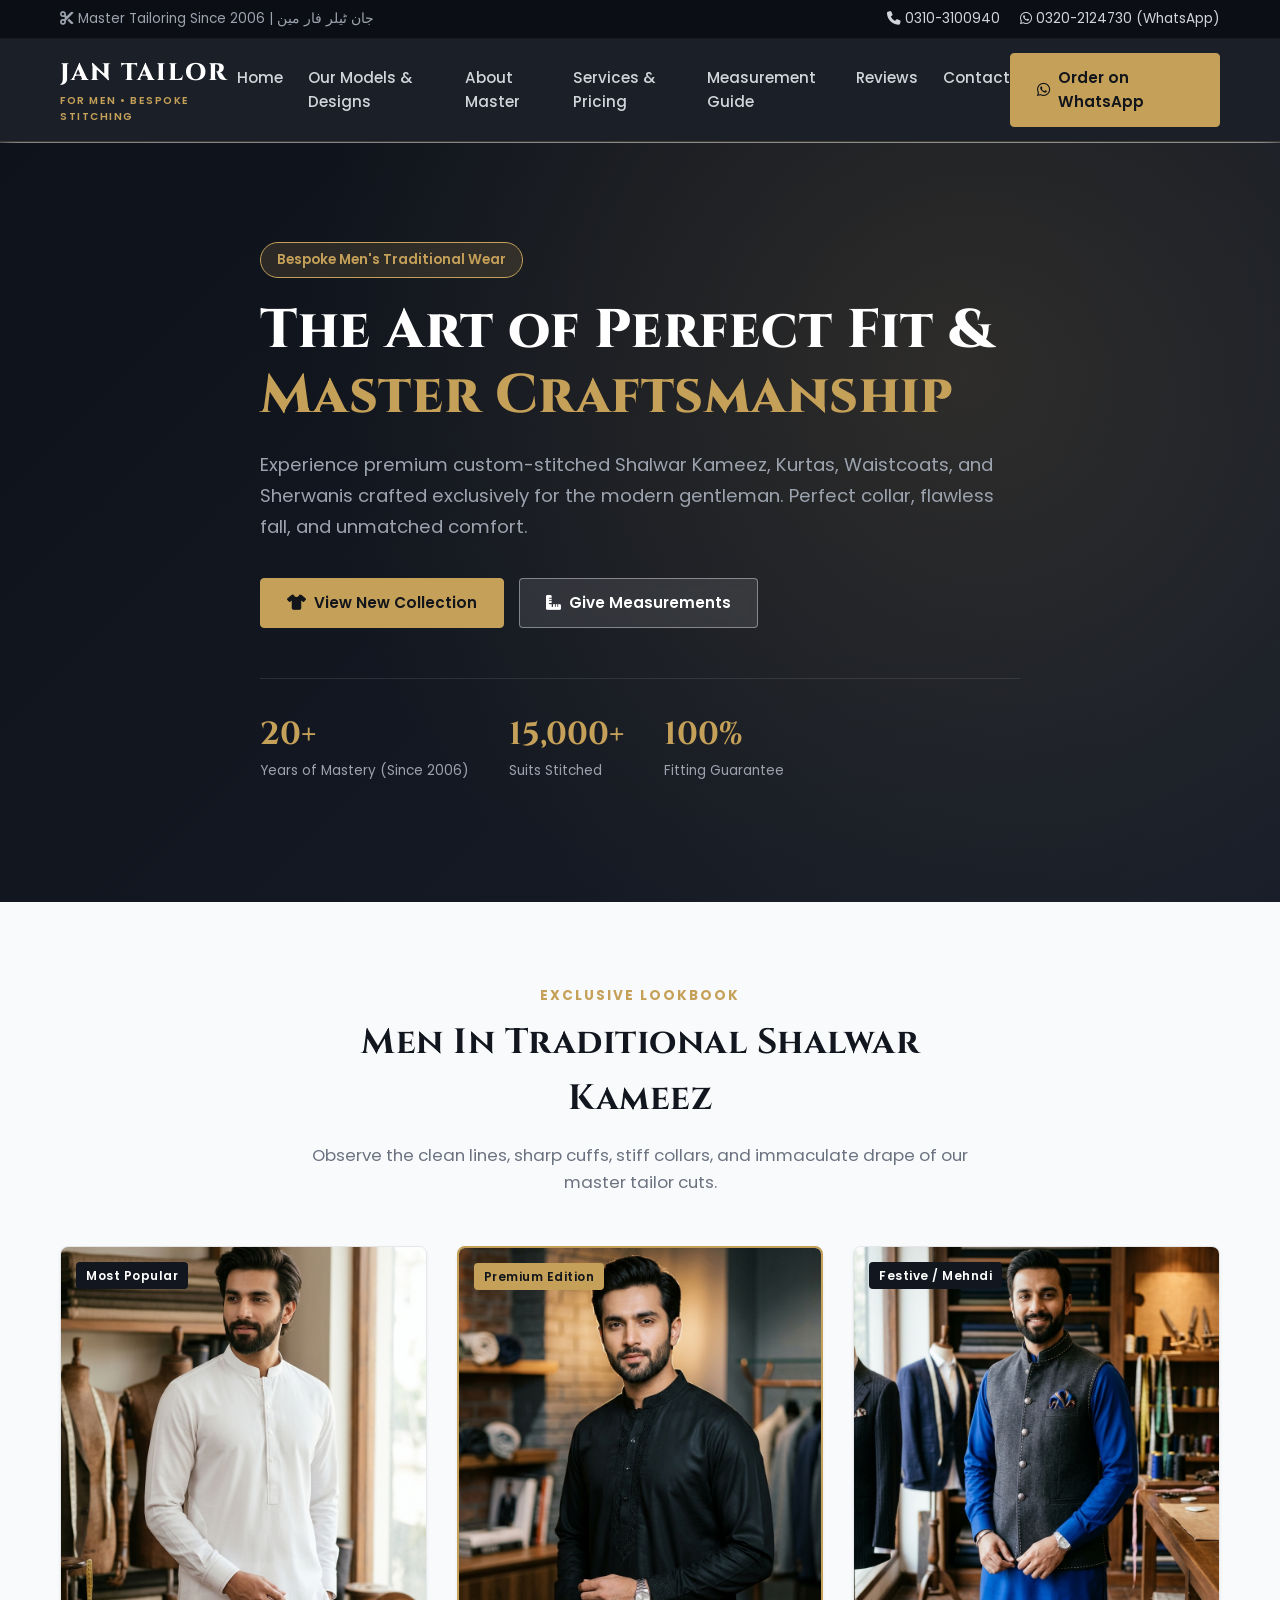
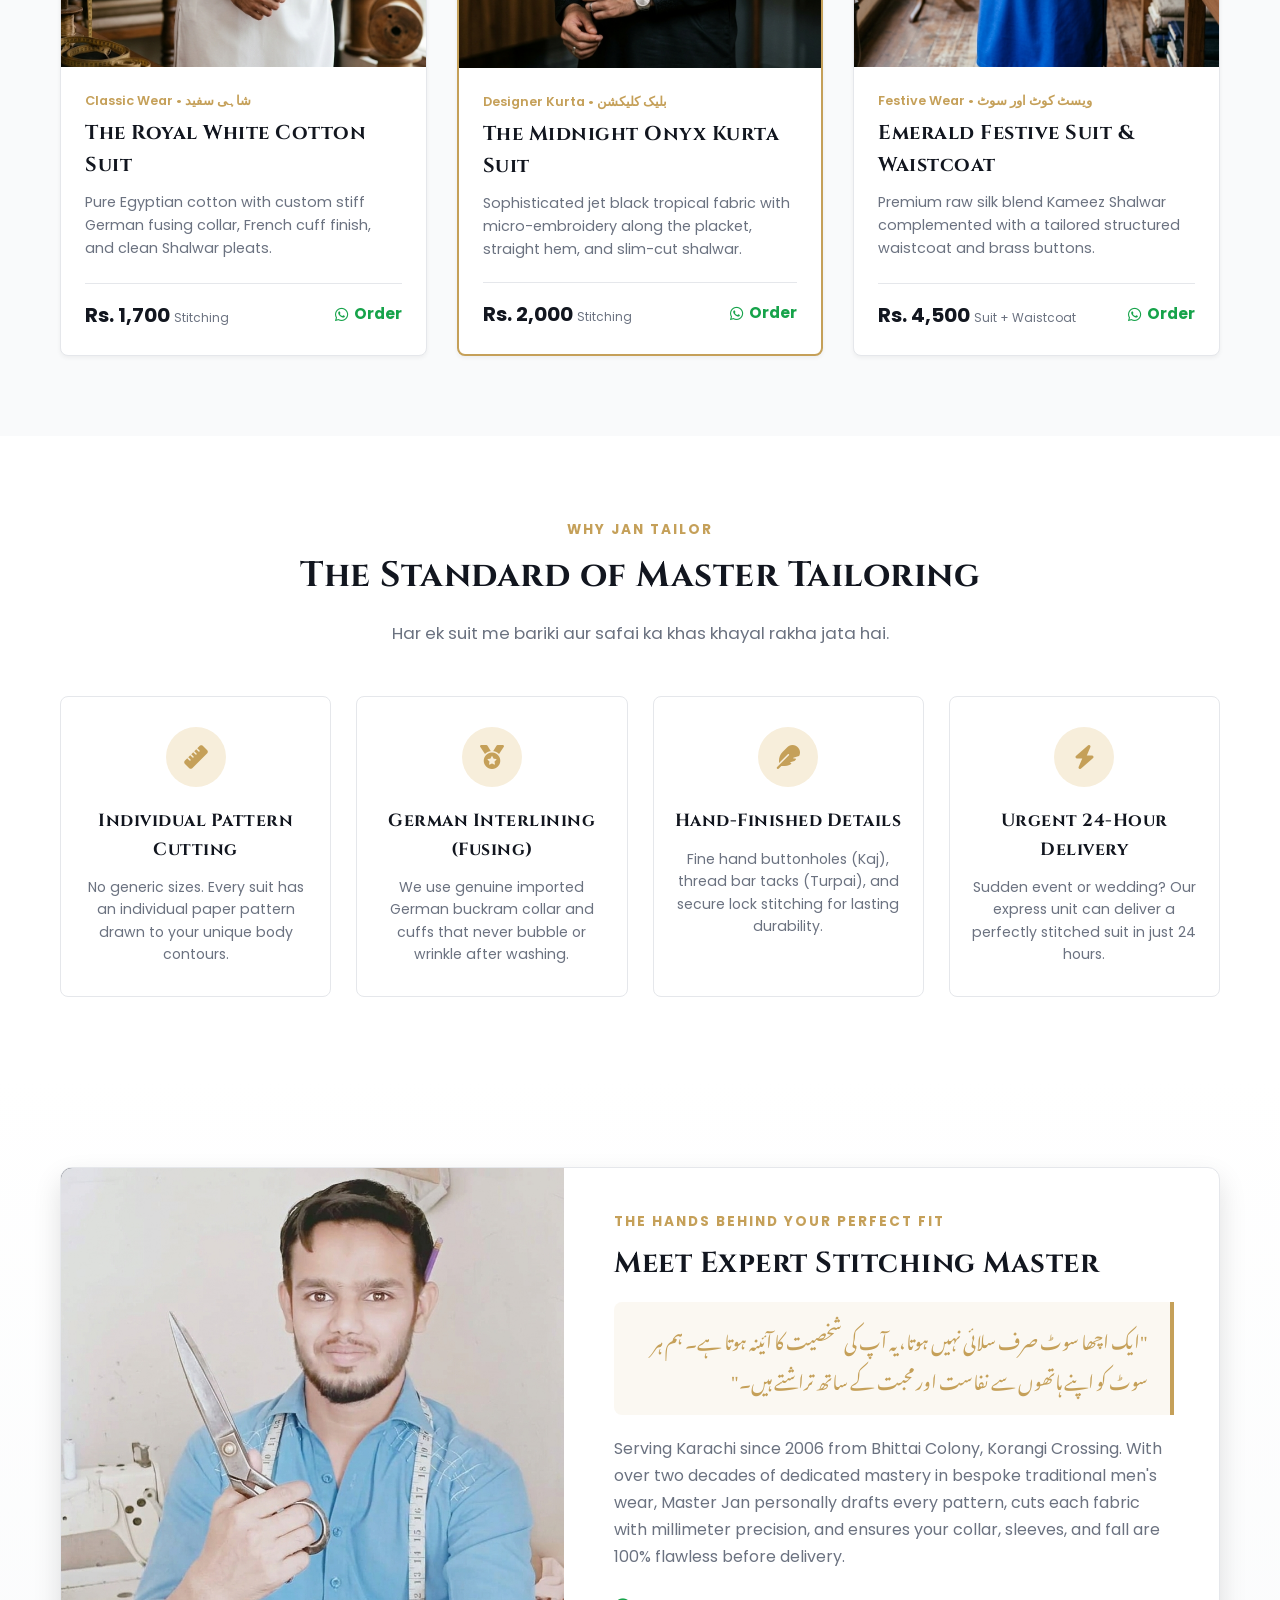
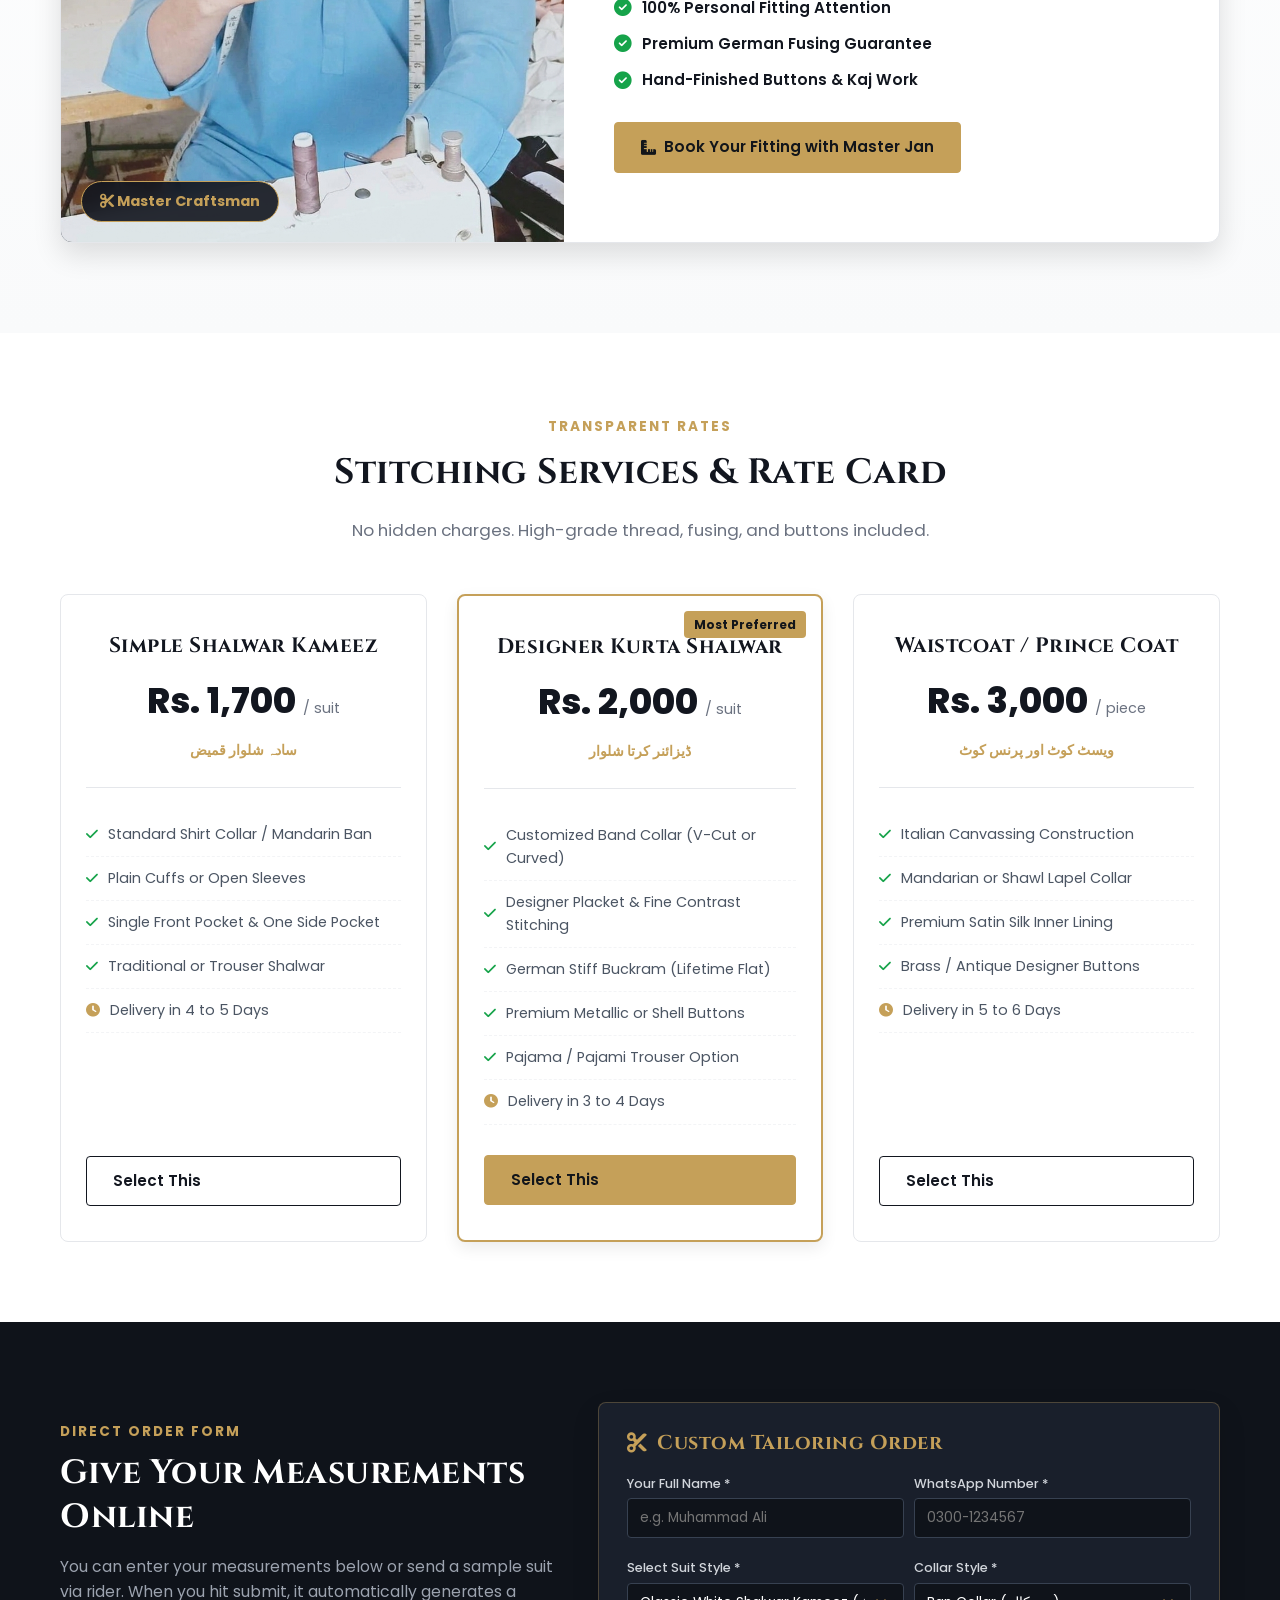
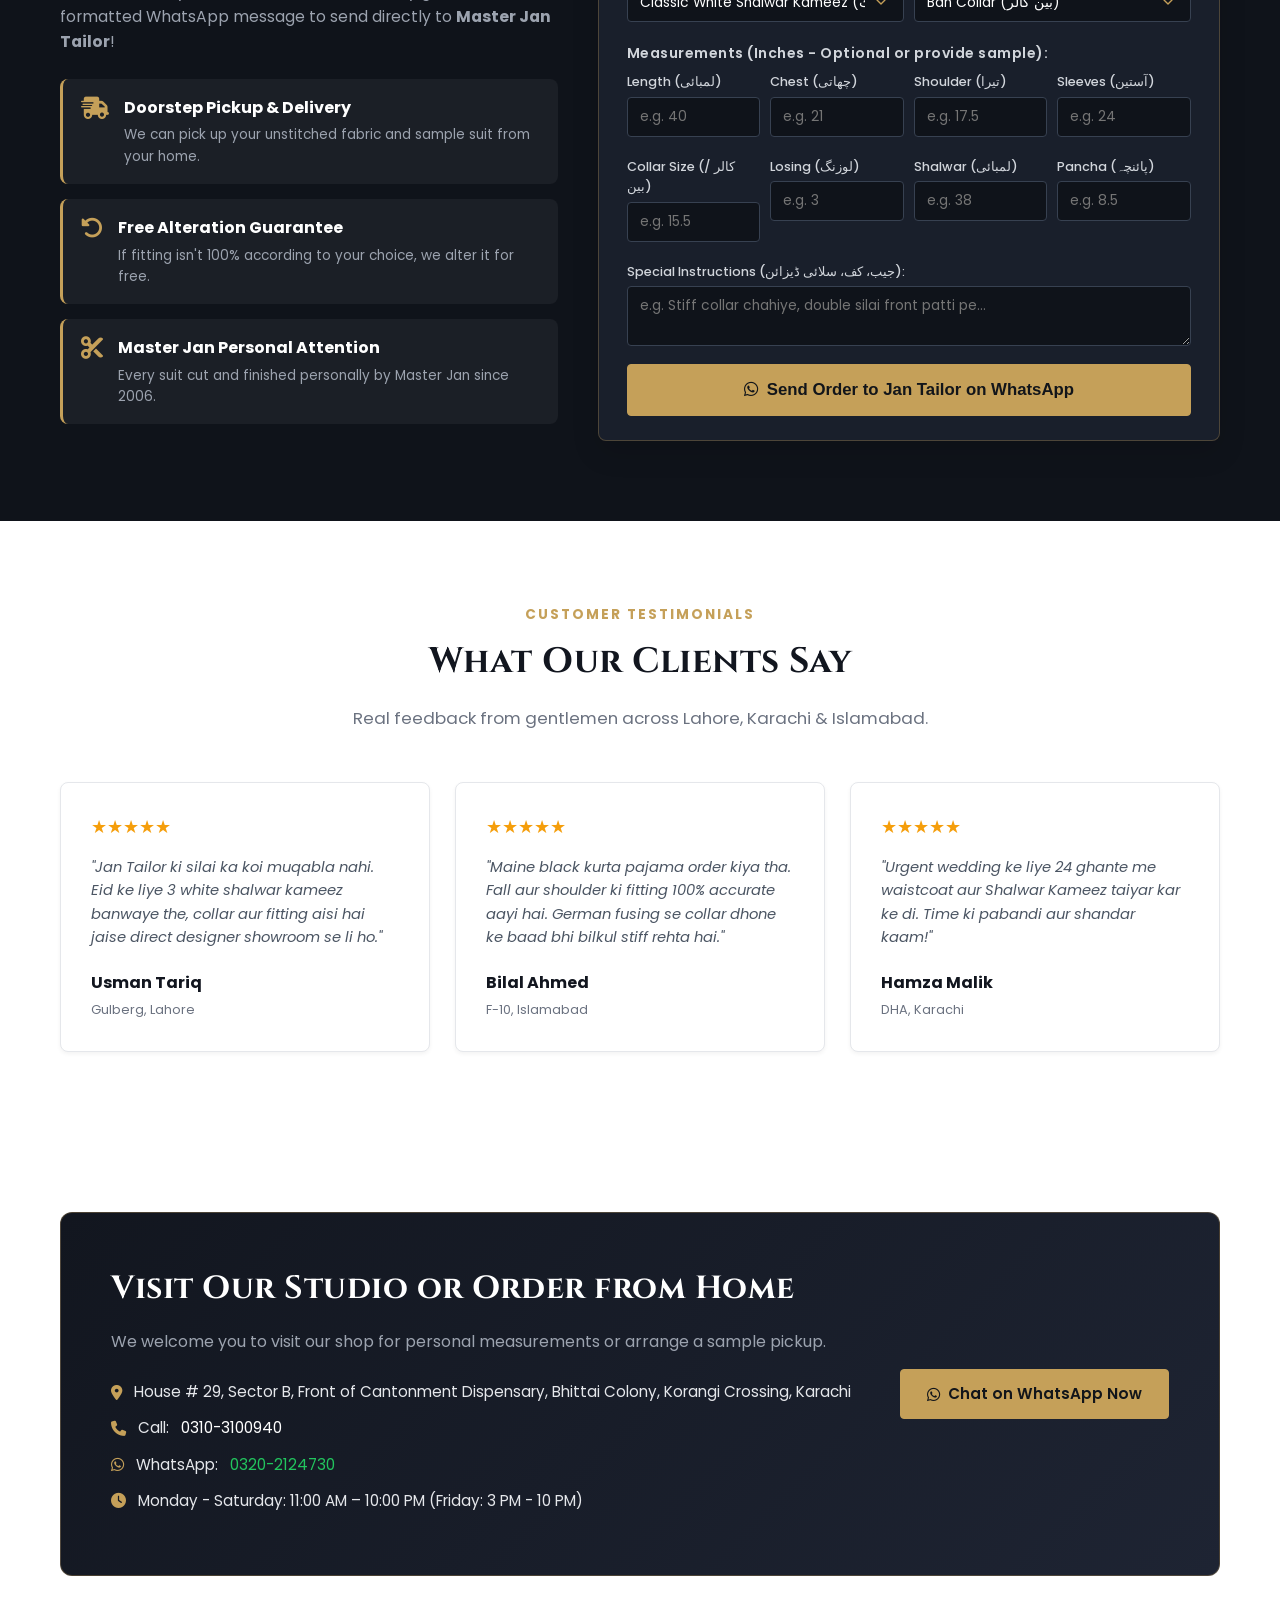
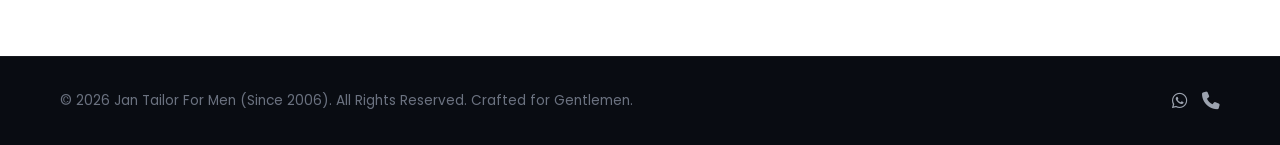
==== jan_tailor/index.html @ af415e03 "Add files via upload" ====
<!DOCTYPE html>
<html lang="en">
<head>
  <meta charset="UTF-8">
  <meta name="viewport" content="width=device-width, initial-scale=1.0">
  <title>Jan Tailor For Men | Bespoke Men's Shalwar Kameez & Suits</title>
  <link rel="preconnect" href="https://fonts.googleapis.com">
  <link rel="preconnect" href="https://fonts.gstatic.com" crossorigin>
  <link href="https://fonts.googleapis.com/css2?family=Cinzel:wght@500;700;800&family=Noto+Nastaliq+Urdu:wght@500;700&family=Poppins:wght@300;400;500;600;700&display=swap" rel="stylesheet">
  <link rel="stylesheet" href="style.css">
  <link rel="stylesheet" href="https://cdnjs.cloudflare.com/ajax/libs/font-awesome/6.4.0/css/all.min.css">
</head>
<body>

  <!-- Top Announcement Bar -->
  <div class="top-bar">
    <div class="container top-bar-content">
      <span><i class="fa-solid fa-scissors"></i> Master Tailoring Since 2006 | جان ٹیلر فار مین</span>
      <div class="top-contact">
        <a href="tel:+923103100940"><i class="fa-solid fa-phone"></i> 0310-3100940</a>
        <a href="https://wa.me/923202124730" target="_blank"><i class="fa-brands fa-whatsapp"></i> 0320-2124730 (WhatsApp)</a>
      </div>
    </div>
  </div>

  <!-- Navigation Header -->
  <header class="header" id="header">
    <div class="container nav-wrapper">
      <a href="#home" class="logo">
        <span class="logo-title">JAN TAILOR</span>
        <span class="logo-subtitle">FOR MEN • BESPOKE STITCHING</span>
      </a>

      <nav class="nav-menu" id="nav-menu">
        <a href="#home" class="nav-link active">Home</a>
        <a href="#gallery" class="nav-link">Our Models & Designs</a>
        <a href="#master" class="nav-link">About Master</a>
        <a href="#services" class="nav-link">Services & Pricing</a>
        <a href="#order" class="nav-link">Measurement Guide</a>
        <a href="#reviews" class="nav-link">Reviews</a>
        <a href="#contact" class="nav-link">Contact</a>
      </nav>

      <a href="https://wa.me/923202124730" target="_blank" class="btn btn-primary nav-btn">
        <i class="fa-brands fa-whatsapp"></i> Order on WhatsApp
      </a>

      <button class="mobile-toggle" id="mobile-toggle" aria-label="Toggle navigation">
        <i class="fa-solid fa-bars"></i>
      </button>
    </div>
  </header>

  <!-- Hero Section -->
  <section class="hero" id="home">
    <div class="hero-overlay"></div>
    <div class="container hero-content">
      <div class="hero-badge">Bespoke Men's Traditional Wear</div>
      <h1 class="hero-title">
        The Art of Perfect Fit & <br>
        <span class="gold-text">Master Craftsmanship</span>
      </h1>
      <p class="hero-description">
        Experience premium custom-stitched Shalwar Kameez, Kurtas, Waistcoats, and Sherwanis crafted exclusively for the modern gentleman. Perfect collar, flawless fall, and unmatched comfort.
      </p>
      <div class="hero-actions">
        <a href="#gallery" class="btn btn-primary"><i class="fa-solid fa-shirt"></i> View New Collection</a>
        <a href="#order" class="btn btn-secondary"><i class="fa-solid fa-ruler-combined"></i> Give Measurements</a>
      </div>

      <div class="hero-stats">
        <div class="stat-item">
          <span class="stat-num">20+</span>
          <span class="stat-label">Years of Mastery (Since 2006)</span>
        </div>
        <div class="stat-item">
          <span class="stat-num">15,000+</span>
          <span class="stat-label">Suits Stitched</span>
        </div>
        <div class="stat-item">
          <span class="stat-num">100%</span>
          <span class="stat-label">Fitting Guarantee</span>
        </div>
      </div>
    </div>
  </section>

  <!-- Featured Collection / Models in Shalwar Kameez -->
  <section class="section gallery-section" id="gallery">
    <div class="container">
      <div class="section-header">
        <span class="subheading">Exclusive Lookbook</span>
        <h2 class="section-title">Men In Traditional Shalwar Kameez</h2>
        <p class="section-subtitle">
          Observe the clean lines, sharp cuffs, stiff collars, and immaculate drape of our master tailor cuts.
        </p>
      </div>

      <div class="models-grid">
        <!-- Model 1: Classic White Cotton Suit -->
        <div class="model-card">
          <div class="model-image-wrap">
            <img src="images/model1.jpg" alt="Young Man in Classic White Shalwar Kameez" class="model-img" id="img-model1">
            <span class="model-badge">Most Popular</span>
            <div class="model-overlay">
              <button class="quick-view-btn" onclick="openModal('img-model1', 'The Royal White Cotton Suit', 'Handcrafted from fine Egyptian Giza cotton with crisp band collar, French cuffs, and precision stitching.')">
                <i class="fa-solid fa-expand"></i> View Detail
              </button>
            </div>
          </div>
          <div class="model-info">
            <div class="model-category">Classic Wear • شاہی سفید</div>
            <h3 class="model-name">The Royal White Cotton Suit</h3>
            <p class="model-desc">
              Pure Egyptian cotton with custom stiff German fusing collar, French cuff finish, and clean Shalwar pleats.
            </p>
            <div class="model-footer">
              <span class="price-tag">Rs. 1,700 <small>Stitching</small></span>
              <a href="https://wa.me/923202124730?text=Hi%20Jan%20Tailor,%20I%20want%20to%20order%20The%20Royal%20White%20Cotton%20Suit" class="order-link" target="_blank">
                <i class="fa-brands fa-whatsapp"></i> Order
              </a>
            </div>
          </div>
        </div>

        <!-- Model 2: Charcoal Black / Navy Blue Designer Kurta Shalwar -->
        <div class="model-card featured">
          <div class="model-image-wrap">
            <img src="images/model2.jpg" alt="Young Man in Elegant Black Kurta Shalwar" class="model-img" id="img-model2">
            <span class="model-badge badge-gold">Premium Edition</span>
            <div class="model-overlay">
              <button class="quick-view-btn" onclick="openModal('img-model2', 'The Midnight Onyx Kurta Suit', 'Deep charcoal black wash-and-wear fabric with subtle tonal silk embroidery on placket, slim-fit silhouette.')">
                <i class="fa-solid fa-expand"></i> View Detail
              </button>
            </div>
          </div>
          <div class="model-info">
            <div class="model-category">Designer Kurta • بلیک کلیکشن</div>
            <h3 class="model-name">The Midnight Onyx Kurta Suit</h3>
            <p class="model-desc">
              Sophisticated jet black tropical fabric with micro-embroidery along the placket, straight hem, and slim-cut shalwar.
            </p>
            <div class="model-footer">
              <span class="price-tag">Rs. 2,000 <small>Stitching</small></span>
              <a href="https://wa.me/923202124730?text=Hi%20Jan%20Tailor,%20I%20want%20to%20order%20The%20Midnight%20Onyx%20Kurta%20Suit" class="order-link" target="_blank">
                <i class="fa-brands fa-whatsapp"></i> Order
              </a>
            </div>
          </div>
        </div>

        <!-- Model 3: Festive Emerald Green / Royal Blue with Waistcoat -->
        <div class="model-card">
          <div class="model-image-wrap">
            <img src="images/model3.jpg" alt="Man in Royal Green Shalwar Kameez with Waistcoat" class="model-img" id="img-model3">
            <span class="model-badge">Festive / Mehndi</span>
            <div class="model-overlay">
              <button class="quick-view-btn" onclick="openModal('img-model3', 'Royal Festive Suit with Waistcoat', 'Rich jewel-toned fabric paired with a tailored textured Prince-coat style waistcoat, brass crest buttons.')">
                <i class="fa-solid fa-expand"></i> View Detail
              </button>
            </div>
          </div>
          <div class="model-info">
            <div class="model-category">Festive Wear • ویسٹ کوٹ اور سوٹ</div>
            <h3 class="model-name">Emerald Festive Suit & Waistcoat</h3>
            <p class="model-desc">
              Premium raw silk blend Kameez Shalwar complemented with a tailored structured waistcoat and brass buttons.
            </p>
            <div class="model-footer">
              <span class="price-tag">Rs. 4,500 <small>Suit + Waistcoat</small></span>
              <a href="https://wa.me/923202124730?text=Hi%20Jan%20Tailor,%20I%20want%20to%20order%20Emerald%20Festive%20Suit%20and%20Waistcoat" class="order-link" target="_blank">
                <i class="fa-brands fa-whatsapp"></i> Order
              </a>
            </div>
          </div>
        </div>
      </div>
    </div>
  </section>

  <!-- Special Features / Master Tailoring Pillars -->
  <section class="section features-section">
    <div class="container">
      <div class="section-header">
        <span class="subheading">Why Jan Tailor</span>
        <h2 class="section-title">The Standard of Master Tailoring</h2>
        <p class="section-subtitle">Har ek suit me bariki aur safai ka khas khayal rakha jata hai.</p>
      </div>

      <div class="features-grid">
        <div class="feature-box">
          <div class="feature-icon"><i class="fa-solid fa-ruler"></i></div>
          <h3>Individual Pattern Cutting</h3>
          <p>No generic sizes. Every suit has an individual paper pattern drawn to your unique body contours.</p>
        </div>

        <div class="feature-box">
          <div class="feature-icon"><i class="fa-solid fa-medal"></i></div>
          <h3>German Interlining (Fusing)</h3>
          <p>We use genuine imported German buckram collar and cuffs that never bubble or wrinkle after washing.</p>
        </div>

        <div class="feature-box">
          <div class="feature-icon"><i class="fa-solid fa-feather"></i></div>
          <h3>Hand-Finished Details</h3>
          <p>Fine hand buttonholes (Kaj), thread bar tacks (Turpai), and secure lock stitching for lasting durability.</p>
        </div>

        <div class="feature-box">
          <div class="feature-icon"><i class="fa-solid fa-bolt"></i></div>
          <h3>Urgent 24-Hour Delivery</h3>
          <p>Sudden event or wedding? Our express unit can deliver a perfectly stitched suit in just 24 hours.</p>
        </div>
      </div>
    </div>
  </section>

  <!-- Meet The Master Tailor Section -->
  <section class="section master-section" id="master">
    <div class="container">
      <div class="master-card">
        <div class="master-image-box">
          <img src="images/mypic2.jpg" alt="Master Jan Tailor at Work" class="master-img">
          <div class="master-badge"><i class="fa-solid fa-scissors"></i> Master Craftsman</div>
        </div>
        <div class="master-content">
          <span class="subheading">The Hands Behind Your Perfect Fit</span>
          <h2 class="master-title">Meet Expert Stitching Master</h2>
          <p class="master-quote">
            "ایک اچھا سوٹ صرف سلائی نہیں ہوتا، یہ آپ کی شخصیت کا آئینہ ہوتا ہے۔ ہم ہر سوٹ کو اپنے ہاتھوں سے نفاست اور محبت کے ساتھ تراشتے ہیں۔"
          </p>
          <p class="master-bio">
            Serving Karachi since 2006 from Bhittai Colony, Korangi Crossing. With over two decades of dedicated mastery in bespoke traditional men's wear, Master Jan personally drafts every pattern, cuts each fabric with millimeter precision, and ensures your collar, sleeves, and fall are 100% flawless before delivery.
          </p>
          <div class="master-features-list">
            <div><i class="fa-solid fa-circle-check"></i> 100% Personal Fitting Attention</div>
            <div><i class="fa-solid fa-circle-check"></i> Premium German Fusing Guarantee</div>
            <div><i class="fa-solid fa-circle-check"></i> Hand-Finished Buttons & Kaj Work</div>
          </div>
          <a href="#order" class="btn btn-primary"><i class="fa-solid fa-ruler-combined"></i> Book Your Fitting with Master Jan</a>
        </div>
      </div>
    </div>
  </section>

  <!-- Services & Price List -->
  <section class="section services-section" id="services">
    <div class="container">
      <div class="section-header">
        <span class="subheading">Transparent Rates</span>
        <h2 class="section-title">Stitching Services & Rate Card</h2>
        <p class="section-subtitle">No hidden charges. High-grade thread, fusing, and buttons included.</p>
      </div>

      <div class="price-cards-grid">
        <div class="price-card">
          <div class="price-header">
            <h4>Simple Shalwar Kameez</h4>
            <div class="price">Rs. 1,700 <span>/ suit</span></div>
            <p>سادہ شلوار قمیض</p>
          </div>
          <ul class="price-list">
            <li><i class="fa-solid fa-check"></i> Standard Shirt Collar / Mandarin Ban</li>
            <li><i class="fa-solid fa-check"></i> Plain Cuffs or Open Sleeves</li>
            <li><i class="fa-solid fa-check"></i> Single Front Pocket & One Side Pocket</li>
            <li><i class="fa-solid fa-check"></i> Traditional or Trouser Shalwar</li>
            <li><i class="fa-solid fa-clock"></i> Delivery in 4 to 5 Days</li>
          </ul>
          <a href="#order" class="btn btn-outline" onclick="selectService('Simple Shalwar Kameez')">Select This</a>
        </div>

        <div class="price-card popular">
          <div class="popular-ribbon">Most Preferred</div>
          <div class="price-header">
            <h4>Designer Kurta Shalwar</h4>
            <div class="price">Rs. 2,000 <span>/ suit</span></div>
            <p>ڈیزائنر کرتا شلوار</p>
          </div>
          <ul class="price-list">
            <li><i class="fa-solid fa-check"></i> Customized Band Collar (V-Cut or Curved)</li>
            <li><i class="fa-solid fa-check"></i> Designer Placket & Fine Contrast Stitching</li>
            <li><i class="fa-solid fa-check"></i> German Stiff Buckram (Lifetime Flat)</li>
            <li><i class="fa-solid fa-check"></i> Premium Metallic or Shell Buttons</li>
            <li><i class="fa-solid fa-check"></i> Pajama / Pajami Trouser Option</li>
            <li><i class="fa-solid fa-clock"></i> Delivery in 3 to 4 Days</li>
          </ul>
          <a href="#order" class="btn btn-primary" onclick="selectService('Designer Kurta Shalwar')">Select This</a>
        </div>

        <div class="price-card">
          <div class="price-header">
            <h4>Waistcoat / Prince Coat</h4>
            <div class="price">Rs. 3,000 <span>/ piece</span></div>
            <p>ویسٹ کوٹ اور پرنس کوٹ</p>
          </div>
          <ul class="price-list">
            <li><i class="fa-solid fa-check"></i> Italian Canvassing Construction</li>
            <li><i class="fa-solid fa-check"></i> Mandarian or Shawl Lapel Collar</li>
            <li><i class="fa-solid fa-check"></i> Premium Satin Silk Inner Lining</li>
            <li><i class="fa-solid fa-check"></i> Brass / Antique Designer Buttons</li>
            <li><i class="fa-solid fa-clock"></i> Delivery in 5 to 6 Days</li>
          </ul>
          <a href="#order" class="btn btn-outline" onclick="selectService('Waistcoat / Prince Coat')">Select This</a>
        </div>
      </div>
    </div>
  </section>

  <!-- Online Measurement Calculator & Order Form -->
  <section class="section order-section" id="order">
    <div class="container">
      <div class="order-wrapper">
        <div class="order-info-col">
          <span class="subheading">Direct Order Form</span>
          <h2>Give Your Measurements Online</h2>
          <p>
            You can enter your measurements below or send a sample suit via rider. When you hit submit, it automatically generates a formatted WhatsApp message to send directly to <strong>Master Jan Tailor</strong>!
          </p>

          <div class="order-highlights">
            <div class="highlight-item">
              <i class="fa-solid fa-truck-fast"></i>
              <div>
                <h5>Doorstep Pickup & Delivery</h5>
                <p>We can pick up your unstitched fabric and sample suit from your home.</p>
              </div>
            </div>
            <div class="highlight-item">
              <i class="fa-solid fa-rotate-left"></i>
              <div>
                <h5>Free Alteration Guarantee</h5>
                <p>If fitting isn't 100% according to your choice, we alter it for free.</p>
              </div>
            </div>
            <div class="highlight-item">
              <i class="fa-solid fa-scissors"></i>
              <div>
                <h5>Master Jan Personal Attention</h5>
                <p>Every suit cut and finished personally by Master Jan since 2006.</p>
              </div>
            </div>
          </div>
        </div>

        <div class="order-form-col">
          <form id="tailor-order-form" class="tailor-form" onsubmit="handleFormSubmit(event)">
            <h3><i class="fa-solid fa-scissors"></i> Custom Tailoring Order</h3>

            <div class="form-row">
              <div class="form-group">
                <label for="cust-name">Your Full Name *</label>
                <input type="text" id="cust-name" required placeholder="e.g. Muhammad Ali">
              </div>
              <div class="form-group">
                <label for="cust-phone">WhatsApp Number *</label>
                <input type="tel" id="cust-phone" required placeholder="0300-1234567">
              </div>
            </div>

            <div class="form-row">
              <div class="form-group">
                <label for="suit-type">Select Suit Style *</label>
                <select id="suit-type" required>
                  <option value="Classic White Shalwar Kameez">Classic White Shalwar Kameez (سفید سوٹ)</option>
                  <option value="Midnight Onyx Kurta Suit">Midnight Onyx Kurta Suit (بلیک کرتا)</option>
                  <option value="Festive Suit with Waistcoat">Festive Suit with Waistcoat (ویسٹ کوٹ اور سوٹ)</option>
                  <option value="Waistcoat / Prince Coat">Waistcoat / Prince Coat (ویسٹ کوٹ اور پرنس کوٹ)</option>
                  <option value="Standard Shalwar Kameez">Standard Shalwar Kameez (سادہ سوٹ)</option>
                  <option value="Designer Kurta Pajama">Designer Kurta Pajama (کرتا پاجامہ)</option>
                </select>
              </div>
              <div class="form-group">
                <label for="collar-type">Collar Style *</label>
                <select id="collar-type">
                  <option value="Ban Collar (بین کالر)">Ban Collar (بین کالر)</option>
                  <option value="Shirt Collar (شرٹ کالر)">Shirt Collar (شرٹ کالر)</option>
                  <option value="Half Ban Collar (ہاف بین)">Half Ban Collar (ہاف بین)</option>
                </select>
              </div>
            </div>

            <h4 class="form-subheading">Measurements (Inches - Optional or provide sample):</h4>
            <div class="form-row four-col">
              <div class="form-group">
                <label for="m-kameez">Length (لمبائی)</label>
                <input type="number" step="0.5" min="0" id="m-kameez" placeholder="e.g. 40">
              </div>
              <div class="form-group">
                <label for="m-chest">Chest (چھاتی)</label>
                <input type="number" step="0.5" min="0" id="m-chest" placeholder="e.g. 21">
              </div>
              <div class="form-group">
                <label for="m-teera">Shoulder (تیرا)</label>
                <input type="number" step="0.5" min="0" id="m-teera" placeholder="e.g. 17.5">
              </div>
              <div class="form-group">
                <label for="m-sleeves">Sleeves (آستین)</label>
                <input type="number" step="0.5" min="0" id="m-sleeves" placeholder="e.g. 24">
              </div>
            </div>

            <div class="form-row four-col">
              <div class="form-group">
                <label for="m-collar">Collar Size (کالر / بین)</label>
                <input type="number" step="0.5" min="0" id="m-collar" placeholder="e.g. 15.5">
              </div>
              <div class="form-group">
                <label for="m-losing">Losing (لوزنگ)</label>
                <input type="number" step="0.5" min="0" id="m-losing" placeholder="e.g. 3">
              </div>
              <div class="form-group">
                <label for="m-shalwar">Shalwar (لمبائی)</label>
                <input type="number" step="0.5" min="0" id="m-shalwar" placeholder="e.g. 38">
              </div>
              <div class="form-group">
                <label for="m-pancha">Pancha (پائنچہ)</label>
                <input type="number" step="0.5" min="0" id="m-pancha" placeholder="e.g. 8.5">
              </div>
            </div>

            <div class="form-group">
              <label for="cust-notes">Special Instructions (جیب، کف، سلائی ڈیزائن):</label>
              <textarea id="cust-notes" rows="2" placeholder="e.g. Stiff collar chahiye, double silai front patti pe..."></textarea>
            </div>

            <button type="submit" class="btn btn-primary btn-block">
              <i class="fa-brands fa-whatsapp"></i> Send Order to Jan Tailor on WhatsApp
            </button>
          </form>
        </div>
      </div>
    </div>
  </section>

  <!-- Customer Reviews -->
  <section class="section reviews-section" id="reviews">
    <div class="container">
      <div class="section-header">
        <span class="subheading">Customer Testimonials</span>
        <h2 class="section-title">What Our Clients Say</h2>
        <p class="section-subtitle">Real feedback from gentlemen across Lahore, Karachi & Islamabad.</p>
      </div>

      <div class="reviews-grid">
        <div class="review-card">
          <div class="stars">★★★★★</div>
          <p class="review-text">
            "Jan Tailor ki silai ka koi muqabla nahi. Eid ke liye 3 white shalwar kameez banwaye the, collar aur fitting aisi hai jaise direct designer showroom se li ho."
          </p>
          <div class="client-info">
            <span class="client-name">Usman Tariq</span>
            <span class="client-loc">Gulberg, Lahore</span>
          </div>
        </div>

        <div class="review-card">
          <div class="stars">★★★★★</div>
          <p class="review-text">
            "Maine black kurta pajama order kiya tha. Fall aur shoulder ki fitting 100% accurate aayi hai. German fusing se collar dhone ke baad bhi bilkul stiff rehta hai."
          </p>
          <div class="client-info">
            <span class="client-name">Bilal Ahmed</span>
            <span class="client-loc">F-10, Islamabad</span>
          </div>
        </div>

        <div class="review-card">
          <div class="stars">★★★★★</div>
          <p class="review-text">
            "Urgent wedding ke liye 24 ghante me waistcoat aur Shalwar Kameez taiyar kar ke di. Time ki pabandi aur shandar kaam!"
          </p>
          <div class="client-info">
            <span class="client-name">Hamza Malik</span>
            <span class="client-loc">DHA, Karachi</span>
          </div>
        </div>
      </div>
    </div>
  </section>

  <!-- Contact Section -->
  <section class="section contact-section" id="contact">
    <div class="container">
      <div class="contact-card">
        <div class="contact-details">
          <h2>Visit Our Studio or Order from Home</h2>
          <p>We welcome you to visit our shop for personal measurements or arrange a sample pickup.</p>
          <ul class="contact-list">
            <li><i class="fa-solid fa-location-dot"></i> House # 29, Sector B, Front of Cantonment Dispensary, Bhittai Colony, Korangi Crossing, Karachi</li>
            <li><i class="fa-solid fa-phone"></i> Call: <a href="tel:+923103100940" style="color: #ffffff; text-decoration: none;">0310-3100940</a></li>
            <li><i class="fa-brands fa-whatsapp"></i> WhatsApp: <a href="https://wa.me/923202124730" target="_blank" style="color: #22c55e; text-decoration: none;">0320-2124730</a></li>
            <li><i class="fa-solid fa-clock"></i> Monday - Saturday: 11:00 AM – 10:00 PM (Friday: 3 PM - 10 PM)</li>
          </ul>
        </div>
        <div class="contact-cta">
          <a href="https://wa.me/923202124730" target="_blank" class="btn btn-primary btn-large">
            <i class="fa-brands fa-whatsapp"></i> Chat on WhatsApp Now
          </a>
        </div>
      </div>
    </div>
  </section>

  <!-- Modal for Image Preview -->
  <div class="image-modal" id="image-modal">
    <div class="modal-box">
      <button class="modal-close" onclick="closeModal()">&times;</button>
      <img id="modal-img" src="data:image/svg+xml,%3Csvg xmlns='http://www.w3.org/2000/svg'/%3E" alt="Full view">
      <h3 id="modal-title"></h3>
      <p id="modal-desc"></p>
    </div>
  </div>

  <!-- Footer -->
  <footer class="footer">
    <div class="container footer-content">
      <p>&copy; 2026 Jan Tailor For Men (Since 2006). All Rights Reserved. Crafted for Gentlemen.</p>
      <div class="social-links">
        <a href="https://wa.me/923202124730" target="_blank" title="WhatsApp"><i class="fa-brands fa-whatsapp"></i></a>
        <a href="tel:+923103100940" title="Phone Call"><i class="fa-solid fa-phone"></i></a>
      </div>
    </div>
  </footer>

  <script src="script.js"></script>
</body>
</html>
---- jan_tailor/style.css ----
/* ===================================================
   JAN TAILOR FOR MEN - BESPOKE STYLING
   =================================================== */

:root {
  --primary-color: #12161f;
  --secondary-color: #1a202c;
  --gold: #c5a059;
  --gold-hover: #dfb76c;
  --gold-light: #f7eedb;
  --text-dark: #1f2937;
  --text-muted: #6b7280;
  --text-light: #f3f4f6;
  --bg-light: #f9fafb;
  --bg-white: #ffffff;
  --border-color: #e5e7eb;
  --shadow-sm: 0 2px 4px rgba(0, 0, 0, 0.05);
  --shadow-md: 0 6px 16px rgba(0, 0, 0, 0.08);
  --shadow-lg: 0 12px 28px rgba(0, 0, 0, 0.12);
  --transition: all 0.3s cubic-bezier(0.25, 0.8, 0.25, 1);
  --font-heading: 'Cinzel', serif;
  --font-body: 'Poppins', sans-serif;
}

* {
  margin: 0;
  padding: 0;
  box-sizing: border-box;
}

html {
  scroll-behavior: smooth;
}

body {
  font-family: var(--font-body);
  color: var(--text-dark);
  background-color: var(--bg-white);
  line-height: 1.6;
}

.container {
  max-width: 1200px;
  margin: 0 auto;
  padding: 0 20px;
}

/* Typography & General */
h1, h2, h3, h4, .logo-title {
  font-family: var(--font-heading);
  letter-spacing: 0.5px;
}

.gold-text {
  color: var(--gold);
}

.subheading {
  display: inline-block;
  font-size: 0.85rem;
  font-weight: 700;
  text-transform: uppercase;
  letter-spacing: 2px;
  color: var(--gold);
  margin-bottom: 8px;
}

.section {
  padding: 80px 0;
}

.section-header {
  text-align: center;
  max-width: 700px;
  margin: 0 auto 50px auto;
}

.section-title {
  font-size: 2.2rem;
  color: var(--primary-color);
  margin-bottom: 15px;
  font-weight: 700;
}

.section-subtitle {
  color: var(--text-muted);
  font-size: 1.05rem;
}

/* Buttons */
.btn {
  display: inline-flex;
  align-items: center;
  gap: 8px;
  padding: 12px 26px;
  border-radius: 4px;
  font-size: 0.95rem;
  font-weight: 600;
  text-decoration: none;
  cursor: pointer;
  transition: var(--transition);
  border: 1px solid transparent;
}

.btn-primary {
  background-color: var(--gold);
  color: #12151a;
  border-color: var(--gold);
}

.btn-primary:hover {
  background-color: var(--gold-hover);
  border-color: var(--gold-hover);
  transform: translateY(-2px);
  box-shadow: 0 6px 15px rgba(197, 160, 89, 0.35);
}

.btn-secondary {
  background-color: rgba(255, 255, 255, 0.1);
  color: #ffffff;
  border-color: rgba(255, 255, 255, 0.4);
  backdrop-filter: blur(5px);
}

.btn-secondary:hover {
  background-color: #ffffff;
  color: var(--primary-color);
}

.btn-outline {
  background-color: transparent;
  color: var(--primary-color);
  border-color: var(--primary-color);
}

.btn-outline:hover {
  background-color: var(--primary-color);
  color: #ffffff;
}

.btn-block {
  width: 100%;
  justify-content: center;
  padding: 15px;
  font-size: 1.05rem;
}

/* Top Announcement Bar */
.top-bar {
  background-color: #0b0e14;
  color: #9ca3af;
  font-size: 0.85rem;
  padding: 8px 0;
  border-bottom: 1px solid rgba(255, 255, 255, 0.05);
}

.top-bar-content {
  display: flex;
  justify-content: space-between;
  align-items: center;
}

.top-contact {
  display: flex;
  gap: 20px;
}

.top-contact a {
  color: #d1d5db;
  text-decoration: none;
  transition: var(--transition);
}

.top-contact a:hover {
  color: var(--gold);
}

/* Navigation Header */
.header {
  position: sticky;
  top: 0;
  z-index: 1000;
  background-color: rgba(18, 22, 31, 0.96);
  backdrop-filter: blur(10px);
  border-bottom: 1px solid rgba(197, 160, 89, 0.2);
  padding: 14px 0;
  transition: var(--transition);
}

.nav-wrapper {
  display: flex;
  justify-content: space-between;
  align-items: center;
}

.logo {
  display: flex;
  flex-direction: column;
  text-decoration: none;
}

.logo-title {
  color: #ffffff;
  font-size: 1.5rem;
  font-weight: 800;
  letter-spacing: 2px;
}

.logo-subtitle {
  color: var(--gold);
  font-size: 0.65rem;
  letter-spacing: 1.5px;
  font-family: var(--font-body);
  font-weight: 600;
}

.nav-menu {
  display: flex;
  gap: 25px;
}

.nav-link {
  color: #d1d5db;
  text-decoration: none;
  font-size: 0.95rem;
  font-weight: 500;
  transition: var(--transition);
  position: relative;
}

.nav-link:hover, .nav-link.active {
  color: var(--gold);
}

.mobile-toggle {
  display: none;
  background: none;
  border: none;
  color: #ffffff;
  font-size: 1.5rem;
  cursor: pointer;
}

/* Hero Section */
.hero {
  position: relative;
  background: linear-gradient(135deg, #0e121a 0%, #171d29 100%);
  color: #ffffff;
  padding: 100px 0 120px 0;
  overflow: hidden;
}

.hero-overlay {
  position: absolute;
  top: 0;
  left: 0;
  right: 0;
  bottom: 0;
  background: radial-gradient(circle at 75% 30%, rgba(197, 160, 89, 0.15), transparent 60%);
  pointer-events: none;
}

.hero-content {
  position: relative;
  max-width: 800px;
}

.hero-badge {
  display: inline-block;
  background: rgba(197, 160, 89, 0.15);
  border: 1px solid var(--gold);
  color: var(--gold);
  padding: 6px 16px;
  border-radius: 30px;
  font-size: 0.85rem;
  font-weight: 600;
  margin-bottom: 20px;
}

.hero-title {
  font-size: 3.4rem;
  line-height: 1.2;
  margin-bottom: 20px;
  font-weight: 800;
}

.hero-description {
  font-size: 1.15rem;
  color: #9ca3af;
  margin-bottom: 35px;
  line-height: 1.7;
}

.hero-actions {
  display: flex;
  gap: 15px;
  margin-bottom: 50px;
}

.hero-stats {
  display: flex;
  flex-wrap: wrap;
  gap: 40px;
  border-top: 1px solid rgba(255, 255, 255, 0.1);
  padding-top: 30px;
}

.stat-item {
  display: flex;
  flex-direction: column;
}

.stat-num {
  font-family: var(--font-heading);
  font-size: 2rem;
  font-weight: 700;
  color: var(--gold);
}

.stat-label {
  font-size: 0.85rem;
  color: #9ca3af;
}

/* Models / Gallery Grid */
.gallery-section {
  background-color: var(--bg-light);
}

.models-grid {
  display: grid;
  grid-template-columns: repeat(3, 1fr);
  gap: 30px;
}

.model-card {
  background: var(--bg-white);
  border-radius: 8px;
  overflow: hidden;
  box-shadow: var(--shadow-sm);
  transition: var(--transition);
  border: 1px solid var(--border-color);
  display: flex;
  flex-direction: column;
}

.model-card:hover {
  transform: translateY(-8px);
  box-shadow: var(--shadow-lg);
  border-color: var(--gold);
}

.model-card.featured {
  border: 2px solid var(--gold);
}

.model-image-wrap {
  position: relative;
  width: 100%;
  height: 420px;
  overflow: hidden;
  background-color: #2a2e39;
}

.model-img {
  width: 100%;
  height: 100%;
  object-fit: cover;
  transition: transform 0.5s ease;
}

.model-card:hover .model-img {
  transform: scale(1.05);
}

.model-badge {
  position: absolute;
  top: 15px;
  left: 15px;
  background-color: var(--primary-color);
  color: #ffffff;
  font-size: 0.75rem;
  font-weight: 600;
  padding: 4px 10px;
  border-radius: 4px;
  letter-spacing: 0.5px;
}

.model-badge.badge-gold {
  background-color: var(--gold);
  color: #12151a;
}

.model-overlay {
  position: absolute;
  inset: 0;
  background: rgba(18, 22, 31, 0.4);
  display: flex;
  align-items: center;
  justify-content: center;
  opacity: 0;
  transition: var(--transition);
}

.model-card:hover .model-overlay {
  opacity: 1;
}

.quick-view-btn {
  background-color: #ffffff;
  color: var(--primary-color);
  border: none;
  padding: 10px 18px;
  border-radius: 30px;
  font-weight: 600;
  cursor: pointer;
  transition: var(--transition);
}

.quick-view-btn:hover {
  background-color: var(--gold);
  color: #12151a;
}

.model-info {
  padding: 24px;
  display: flex;
  flex-direction: column;
  flex-grow: 1;
}

.model-category {
  font-size: 0.8rem;
  color: var(--gold);
  font-weight: 600;
  margin-bottom: 6px;
}

.model-name {
  font-size: 1.25rem;
  color: var(--primary-color);
  margin-bottom: 10px;
  font-weight: 700;
}

.model-desc {
  color: var(--text-muted);
  font-size: 0.9rem;
  margin-bottom: 20px;
  flex-grow: 1;
}

.model-footer {
  display: flex;
  justify-content: space-between;
  align-items: center;
  border-top: 1px solid var(--border-color);
  padding-top: 15px;
}

.price-tag {
  font-size: 1.25rem;
  font-weight: 700;
  color: var(--primary-color);
}

.price-tag small {
  font-size: 0.75rem;
  color: var(--text-muted);
  font-weight: 400;
}

.order-link {
  color: #16a34a;
  text-decoration: none;
  font-weight: 700;
  font-size: 0.95rem;
  display: inline-flex;
  align-items: center;
  gap: 6px;
  transition: var(--transition);
}

.order-link:hover {
  color: #15803d;
  text-decoration: underline;
}

/* Features */
.features-grid {
  display: grid;
  grid-template-columns: repeat(4, 1fr);
  gap: 25px;
}

.feature-box {
  background: var(--bg-white);
  padding: 30px 20px;
  border-radius: 8px;
  border: 1px solid var(--border-color);
  text-align: center;
  transition: var(--transition);
}

.feature-box:hover {
  border-color: var(--gold);
  transform: translateY(-5px);
  box-shadow: var(--shadow-md);
}

.feature-icon {
  width: 60px;
  height: 60px;
  background-color: var(--gold-light);
  color: var(--gold);
  border-radius: 50%;
  display: flex;
  align-items: center;
  justify-content: center;
  font-size: 1.5rem;
  margin: 0 auto 20px auto;
}

.feature-box h3 {
  font-size: 1.1rem;
  margin-bottom: 12px;
  color: var(--primary-color);
}

.feature-box p {
  color: var(--text-muted);
  font-size: 0.88rem;
  line-height: 1.6;
}

/* Price Cards */
.price-cards-grid {
  display: grid;
  grid-template-columns: repeat(3, 1fr);
  gap: 30px;
  align-items: stretch;
}

.price-card {
  background: var(--bg-white);
  border-radius: 8px;
  padding: 35px 25px;
  border: 1px solid var(--border-color);
  display: flex;
  flex-direction: column;
  position: relative;
  transition: var(--transition);
}

.price-card:hover {
  box-shadow: var(--shadow-lg);
  border-color: var(--gold);
}

.price-card.popular {
  border: 2px solid var(--gold);
  box-shadow: var(--shadow-md);
}

.popular-ribbon {
  position: absolute;
  top: 15px;
  right: 15px;
  background-color: var(--gold);
  color: #12151a;
  font-size: 0.75rem;
  font-weight: 700;
  padding: 4px 10px;
  border-radius: 4px;
}

.price-header {
  text-align: center;
  padding-bottom: 25px;
  border-bottom: 1px solid var(--border-color);
  margin-bottom: 25px;
}

.price-header h4 {
  font-size: 1.3rem;
  color: var(--primary-color);
  margin-bottom: 8px;
}

.price-header p {
  color: var(--gold);
  font-weight: 600;
  font-size: 0.9rem;
}

.price-header .price {
  font-size: 2.2rem;
  font-weight: 800;
  color: var(--primary-color);
  margin: 10px 0;
}

.price-header .price span {
  font-size: 0.9rem;
  font-weight: 400;
  color: var(--text-muted);
}

.price-list {
  list-style: none;
  margin-bottom: 30px;
  flex-grow: 1;
}

.price-list li {
  padding: 10px 0;
  font-size: 0.9rem;
  color: #4b5563;
  display: flex;
  align-items: center;
  gap: 10px;
  border-bottom: 1px dashed #f3f4f6;
}

.price-list li i {
  color: #16a34a;
  font-size: 0.85rem;
}

.price-list li i.fa-clock {
  color: var(--gold);
}

/* Order Section & Form */
.order-section {
  background-color: #0f131a;
  color: #ffffff;
}

.order-wrapper {
  display: grid;
  grid-template-columns: 1fr 1.25fr;
  gap: 40px;
  align-items: center;
}

.order-info-col h2 {
  font-size: 2.1rem;
  margin-bottom: 15px;
  line-height: 1.3;
}

.order-info-col p {
  color: #9ca3af;
  margin-bottom: 25px;
  font-size: 0.98rem;
}

.order-highlights {
  display: flex;
  flex-direction: column;
  gap: 15px;
}

.highlight-item {
  display: flex;
  gap: 15px;
  background: rgba(255, 255, 255, 0.05);
  padding: 16px 18px;
  border-radius: 8px;
  border-left: 3px solid var(--gold);
}

.highlight-item i {
  font-size: 1.4rem;
  color: var(--gold);
  margin-top: 2px;
}

.highlight-item h5 {
  font-size: 1rem;
  margin-bottom: 4px;
}

.highlight-item p {
  color: #9ca3af;
  font-size: 0.85rem;
  margin-bottom: 0;
}

.tailor-form {
  background-color: #191f2b;
  padding: 24px 28px;
  border-radius: 8px;
  border: 1px solid rgba(197, 160, 89, 0.3);
  box-shadow: var(--shadow-lg);
}

.tailor-form h3 {
  font-size: 1.25rem;
  margin-bottom: 15px;
  color: var(--gold);
  display: flex;
  align-items: center;
  gap: 10px;
}

.form-subheading {
  font-family: var(--font-body);
  font-size: 0.88rem;
  color: #d1d5db;
  margin: 10px 0 8px 0;
  font-weight: 600;
}

.form-row {
  display: grid;
  grid-template-columns: 1fr 1fr;
  gap: 10px;
  margin-bottom: 10px;
}

.form-row.three-col {
  grid-template-columns: 1fr 1fr 1fr;
}

.form-row.four-col {
  display: grid;
  grid-template-columns: repeat(4, 1fr);
  gap: 10px;
  margin-bottom: 10px;
}

.form-group {
  margin-bottom: 10px;
}

.form-group label {
  display: block;
  font-size: 0.8rem;
  color: #d1d5db;
  margin-bottom: 4px;
  font-weight: 500;
}

.form-group input, 
.form-group select, 
.form-group textarea {
  width: 100%;
  padding: 9px 12px;
  background-color: #0f131a;
  border: 1px solid #374151;
  border-radius: 4px;
  color: #ffffff;
  font-family: var(--font-body);
  font-size: 0.86rem;
  transition: var(--transition);
}

.form-group input:focus, 
.form-group select:focus, 
.form-group textarea:focus {
  border-color: var(--gold);
  outline: none;
  box-shadow: 0 0 0 2px rgba(197, 160, 89, 0.25);
}

.form-group select {
  cursor: pointer;
  appearance: none;
  -webkit-appearance: none;
  background-image: url("data:image/svg+xml;charset=UTF-8,%3csvg xmlns='http://www.w3.org/2000/svg' viewBox='0 0 24 24' fill='none' stroke='%23c5a059' stroke-width='2' stroke-linecap='round' stroke-linejoin='round'%3e%3cpolyline points='6 9 12 15 18 9'%3e%3c/polyline%3e%3c/svg%3e");
  background-repeat: no-repeat;
  background-position: right 14px center;
  background-size: 16px;
  padding-right: 38px;
}

.form-group select option {
  background-color: #191f2b;
  color: #ffffff;
  padding: 10px;
}

/* Reviews */
.reviews-grid {
  display: grid;
  grid-template-columns: repeat(3, 1fr);
  gap: 25px;
}

.review-card {
  background: var(--bg-white);
  padding: 30px;
  border-radius: 8px;
  border: 1px solid var(--border-color);
  box-shadow: var(--shadow-sm);
}

.stars {
  color: #f59e0b;
  font-size: 1.1rem;
  margin-bottom: 15px;
}

.review-text {
  font-style: italic;
  color: #4b5563;
  margin-bottom: 20px;
  font-size: 0.92rem;
  line-height: 1.6;
}

.client-name {
  display: block;
  font-weight: 700;
  color: var(--primary-color);
}

.client-loc {
  font-size: 0.8rem;
  color: var(--text-muted);
}

/* Contact Card */
.contact-card {
  background: linear-gradient(135deg, #12161f 0%, #1e2433 100%);
  color: #ffffff;
  border-radius: 12px;
  padding: 50px;
  display: flex;
  justify-content: space-between;
  align-items: center;
  border: 1px solid rgba(197, 160, 89, 0.3);
}

.contact-details h2 {
  font-size: 2rem;
  margin-bottom: 15px;
}

.contact-details p {
  color: #9ca3af;
  margin-bottom: 25px;
}

.contact-list {
  list-style: none;
}

.contact-list li {
  margin-bottom: 12px;
  font-size: 0.95rem;
  color: #e5e7eb;
  display: flex;
  align-items: center;
  gap: 12px;
}

.contact-list li i {
  color: var(--gold);
}

/* Modal */
.image-modal {
  display: none;
  position: fixed;
  inset: 0;
  background: rgba(0, 0, 0, 0.85);
  z-index: 2000;
  align-items: center;
  justify-content: center;
  padding: 20px;
}

.modal-box {
  background: #ffffff;
  max-width: 650px;
  width: 100%;
  border-radius: 8px;
  overflow: hidden;
  position: relative;
  padding: 25px;
  text-align: center;
}

.modal-close {
  position: absolute;
  top: 15px;
  right: 15px;
  font-size: 2rem;
  background: none;
  border: none;
  cursor: pointer;
  color: #374151;
}

.modal-box img {
  max-width: 100%;
  max-height: 450px;
  width: auto;
  margin: 0 auto 20px auto;
  border-radius: 4px;
}

.modal-box h3 {
  color: var(--primary-color);
  margin-bottom: 10px;
}

.modal-box p {
  color: var(--text-muted);
  font-size: 0.9rem;
}

/* Footer */
.footer {
  background-color: #090c12;
  color: #6b7280;
  padding: 30px 0;
  border-top: 1px solid rgba(255, 255, 255, 0.05);
}

.footer-content {
  display: flex;
  justify-content: space-between;
  align-items: center;
  font-size: 0.85rem;
}

.social-links {
  display: flex;
  gap: 15px;
}

.social-links a {
  color: #9ca3af;
  font-size: 1.1rem;
  transition: var(--transition);
}

.social-links a:hover {
  color: var(--gold);
}

/* Responsive */
@media (max-width: 992px) {
  .models-grid, .price-cards-grid {
    grid-template-columns: repeat(2, 1fr);
  }
  .features-grid {
    grid-template-columns: repeat(2, 1fr);
  }
  .order-wrapper {
    grid-template-columns: 1fr;
  }
  .form-row.four-col {
    grid-template-columns: repeat(2, 1fr);
  }
  .contact-card {
    flex-direction: column;
    text-align: center;
    gap: 30px;
  }
  .contact-list li {
    justify-content: center;
  }
}

@media (max-width: 768px) {
  .top-bar-content {
    flex-direction: column;
    gap: 8px;
    text-align: center;
  }
  .hero-stats {
    gap: 20px;
  }
  .nav-menu {
    display: none;
    position: absolute;
    top: 100%;
    left: 0;
    right: 0;
    background-color: #12161f;
    flex-direction: column;
    padding: 20px;
    border-bottom: 1px solid var(--gold);
  }
  .nav-menu.active {
    display: flex;
  }
  .mobile-toggle {
    display: block;
  }
  .nav-btn {
    display: none;
  }
  .hero-title {
    font-size: 2.3rem;
  }
  .master-title {
    font-size: 1.45rem;
    white-space: normal;
  }
  .models-grid, .price-cards-grid, .reviews-grid {
    grid-template-columns: 1fr;
  }
  .features-grid {
    grid-template-columns: 1fr;
  }
  .form-row, .form-row.three-col, .form-row.four-col {
    grid-template-columns: 1fr;
  }
  .footer-content {
    flex-direction: column;
    gap: 15px;
    text-align: center;
  }
}


/* ===================================================
   MEET MASTER TAILOR SECTION
   =================================================== */
.master-section {
  background: linear-gradient(180deg, var(--bg-white) 0%, var(--bg-light) 100%);
  padding: 90px 0;
}

.master-card {
  display: grid;
  grid-template-columns: 0.9fr 1.1fr;
  gap: 40px;
  background: var(--bg-white);
  border-radius: 12px;
  overflow: hidden;
  box-shadow: var(--shadow-lg);
  border: 1px solid var(--border-color);
  align-items: stretch;
}

.master-image-box {
  position: relative;
  height: 100%;
  min-height: 480px;
  background: #1a202c;
  overflow: hidden;
}

.master-img {
  width: 100%;
  height: 100%;
  object-fit: cover;
  object-position: center 15%;
  display: block;
}

.master-badge {
  position: absolute;
  bottom: 20px;
  left: 20px;
  background: rgba(18, 22, 31, 0.9);
  color: var(--gold);
  border: 1px solid var(--gold);
  padding: 8px 18px;
  border-radius: 30px;
  font-size: 0.9rem;
  font-weight: 700;
  backdrop-filter: blur(8px);
}

.master-content {
  padding: 40px 45px 40px 10px;
}

.master-title {
  font-size: 1.8rem;
  color: var(--primary-color);
  margin-bottom: 15px;
  white-space: nowrap;
}

.master-quote {
  font-family: 'Noto Nastaliq Urdu', 'Urdu Typesetting', Tahoma, sans-serif;
  font-size: 1.15rem;
  font-style: normal;
  direction: rtl;
  text-align: right;
  color: var(--gold);
  background: rgba(197, 160, 89, 0.08);
  padding: 16px 22px;
  border-right: 4px solid var(--gold);
  border-left: none;
  border-radius: 8px 0 0 8px;
  margin-bottom: 20px;
  line-height: 2.2;
}

.master-bio {
  color: var(--text-muted);
  font-size: 1rem;
  margin-bottom: 25px;
  line-height: 1.7;
}

.master-features-list {
  display: flex;
  flex-direction: column;
  gap: 12px;
  margin-bottom: 30px;
}

.master-features-list div {
  display: flex;
  align-items: center;
  gap: 10px;
  font-size: 0.95rem;
  font-weight: 600;
  color: var(--primary-color);
}

.master-features-list div i {
  color: #16a34a;
  font-size: 1.1rem;
}

@media (max-width: 992px) {
  .master-card {
    grid-template-columns: 1fr;
  }
  .master-image-box {
    min-height: 400px;
  }
  .master-content {
    padding: 30px;
  }
}
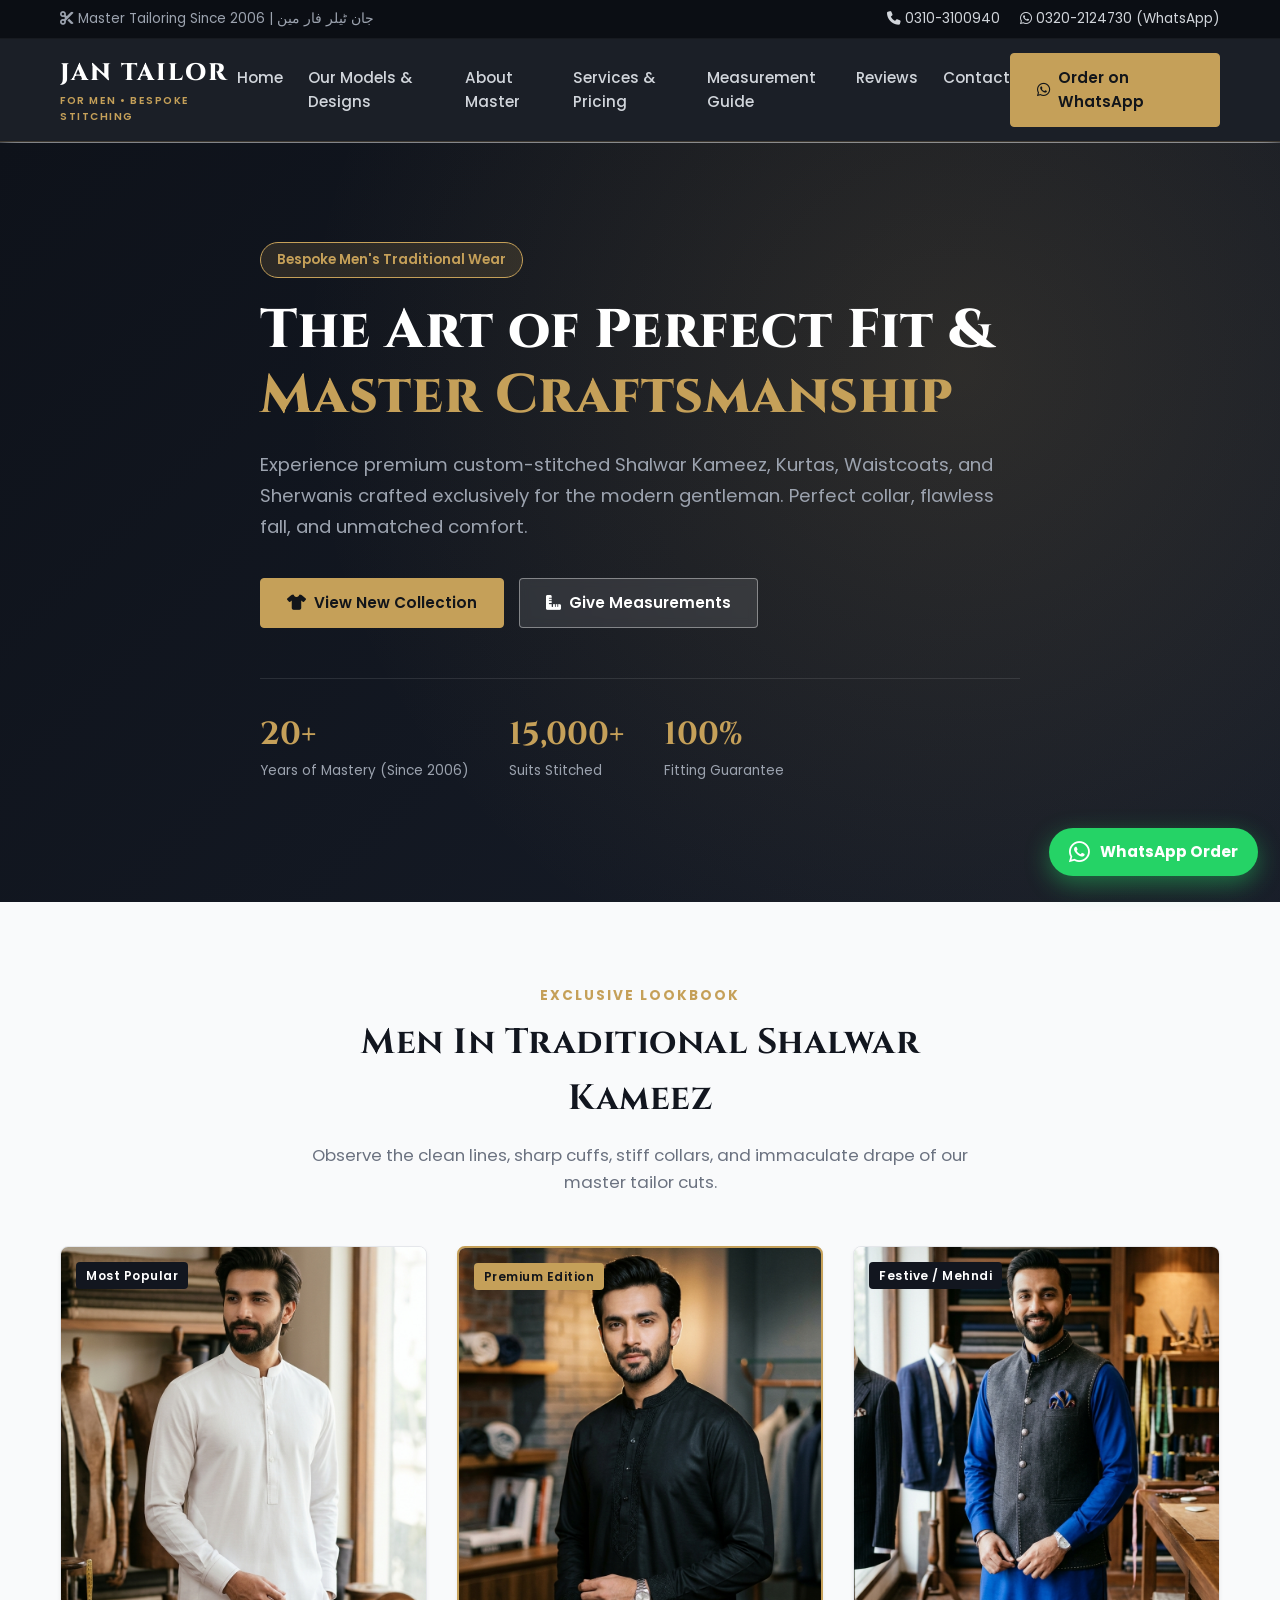
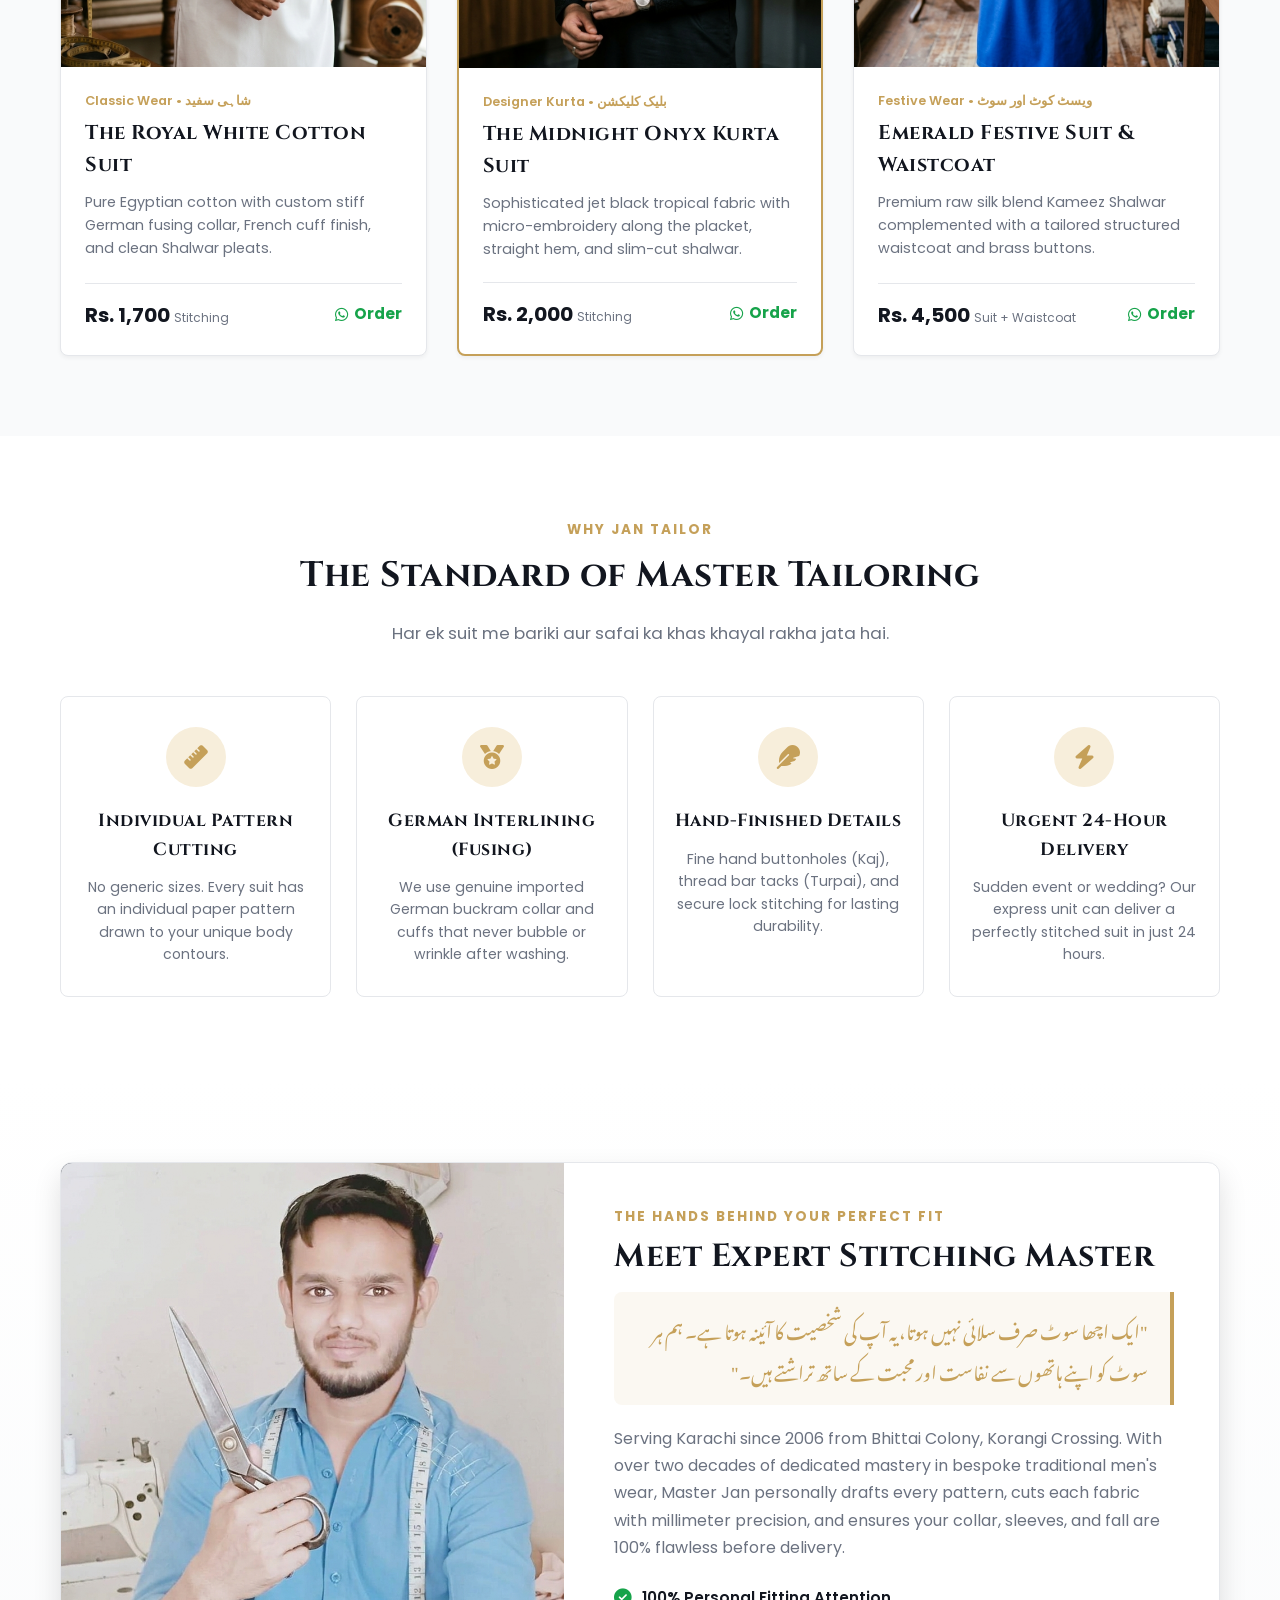
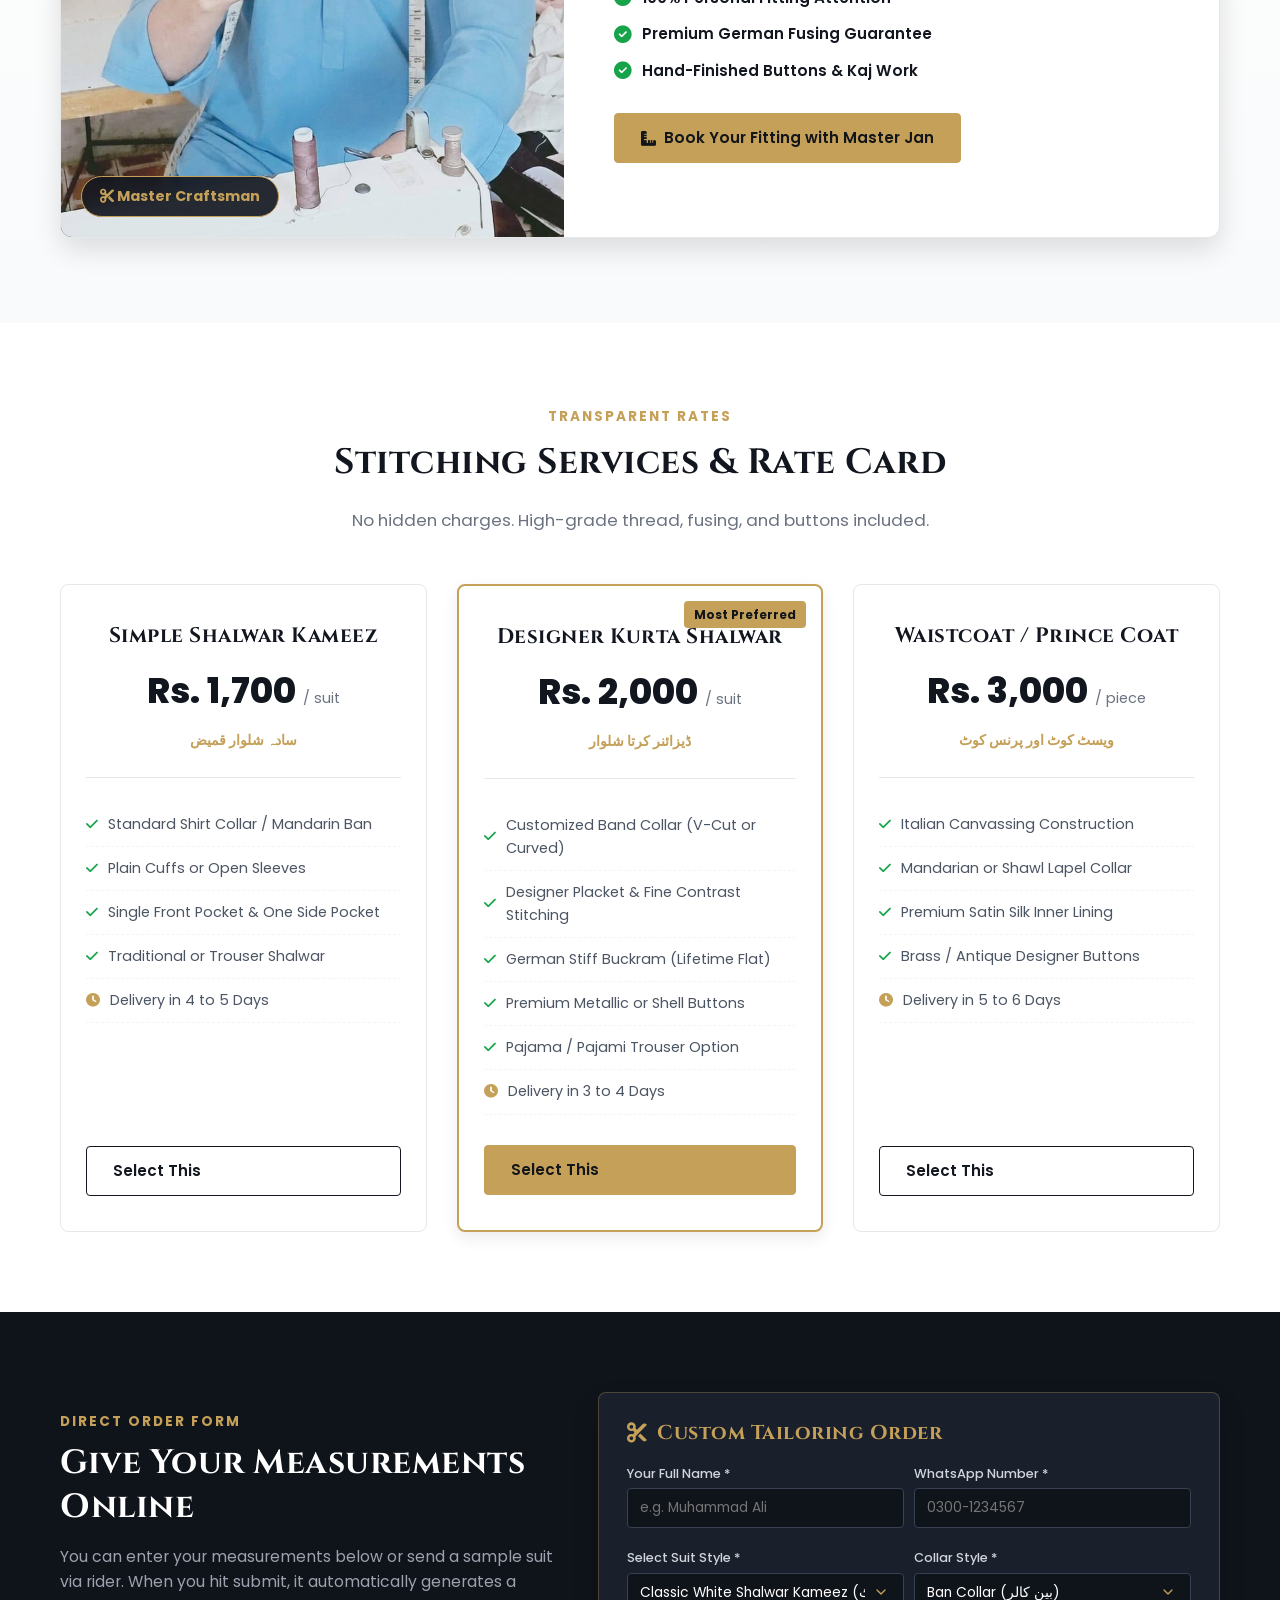
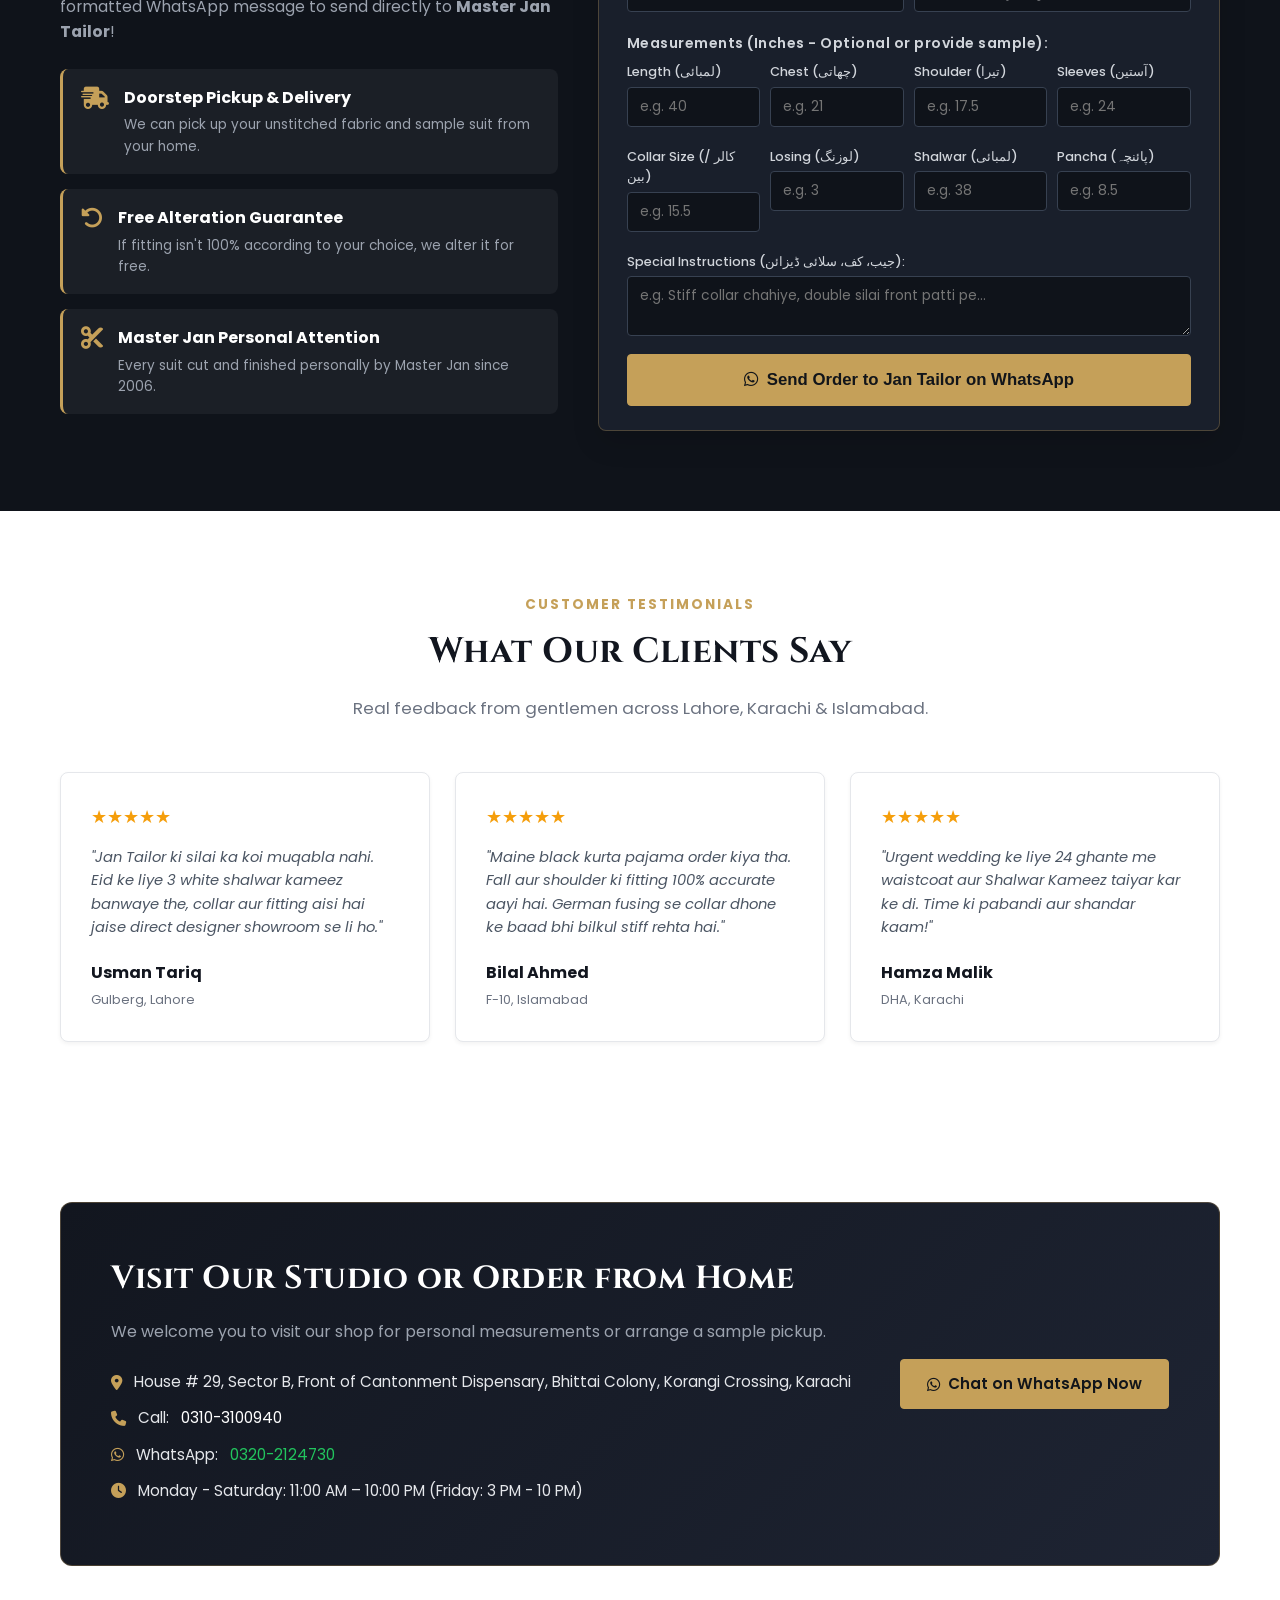
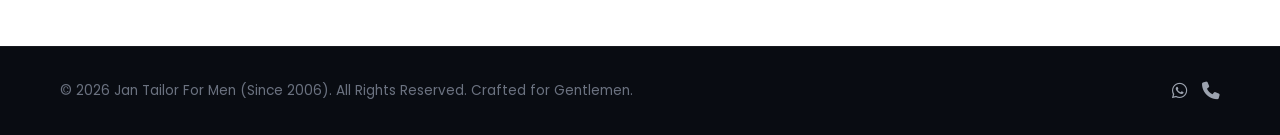
==== commit ebc166a6: "Enhance mobile responsiveness: layout scaling, 2-col inputs, touch modal, and floating WhatsApp" ====
--- a/jan_tailor/index.html
+++ b/jan_tailor/index.html
@@ -39,6 +39,9 @@
         <a href="#order" class="nav-link">Measurement Guide</a>
         <a href="#reviews" class="nav-link">Reviews</a>
         <a href="#contact" class="nav-link">Contact</a>
+        <a href="https://wa.me/923202124730" target="_blank" class="btn btn-primary mobile-menu-btn">
+          <i class="fa-brands fa-whatsapp"></i> Order on WhatsApp
+        </a>
       </nav>
 
       <a href="https://wa.me/923202124730" target="_blank" class="btn btn-primary nav-btn">
@@ -99,11 +102,11 @@
       <div class="models-grid">
         <!-- Model 1: Classic White Cotton Suit -->
         <div class="model-card">
-          <div class="model-image-wrap">
+          <div class="model-image-wrap" onclick="openModal('img-model1', 'The Royal White Cotton Suit', 'Handcrafted from fine Egyptian Giza cotton with crisp band collar, French cuffs, and precision stitching.')" title="Tap to preview">
             <img src="images/model1.jpg" alt="Young Man in Classic White Shalwar Kameez" class="model-img" id="img-model1">
             <span class="model-badge">Most Popular</span>
             <div class="model-overlay">
-              <button class="quick-view-btn" onclick="openModal('img-model1', 'The Royal White Cotton Suit', 'Handcrafted from fine Egyptian Giza cotton with crisp band collar, French cuffs, and precision stitching.')">
+              <button class="quick-view-btn">
                 <i class="fa-solid fa-expand"></i> View Detail
               </button>
             </div>
@@ -125,11 +128,11 @@
 
         <!-- Model 2: Charcoal Black / Navy Blue Designer Kurta Shalwar -->
         <div class="model-card featured">
-          <div class="model-image-wrap">
+          <div class="model-image-wrap" onclick="openModal('img-model2', 'The Midnight Onyx Kurta Suit', 'Deep charcoal black wash-and-wear fabric with subtle tonal silk embroidery on placket, slim-fit silhouette.')" title="Tap to preview">
             <img src="images/model2.jpg" alt="Young Man in Elegant Black Kurta Shalwar" class="model-img" id="img-model2">
             <span class="model-badge badge-gold">Premium Edition</span>
             <div class="model-overlay">
-              <button class="quick-view-btn" onclick="openModal('img-model2', 'The Midnight Onyx Kurta Suit', 'Deep charcoal black wash-and-wear fabric with subtle tonal silk embroidery on placket, slim-fit silhouette.')">
+              <button class="quick-view-btn">
                 <i class="fa-solid fa-expand"></i> View Detail
               </button>
             </div>
@@ -151,11 +154,11 @@
 
         <!-- Model 3: Festive Emerald Green / Royal Blue with Waistcoat -->
         <div class="model-card">
-          <div class="model-image-wrap">
+          <div class="model-image-wrap" onclick="openModal('img-model3', 'Royal Festive Suit with Waistcoat', 'Rich jewel-toned fabric paired with a tailored textured Prince-coat style waistcoat, brass crest buttons.')" title="Tap to preview">
             <img src="images/model3.jpg" alt="Man in Royal Green Shalwar Kameez with Waistcoat" class="model-img" id="img-model3">
             <span class="model-badge">Festive / Mehndi</span>
             <div class="model-overlay">
-              <button class="quick-view-btn" onclick="openModal('img-model3', 'Royal Festive Suit with Waistcoat', 'Rich jewel-toned fabric paired with a tailored textured Prince-coat style waistcoat, brass crest buttons.')">
+              <button class="quick-view-btn">
                 <i class="fa-solid fa-expand"></i> View Detail
               </button>
             </div>
@@ -522,6 +525,12 @@
     </div>
   </footer>
 
+  <!-- Floating WhatsApp Action Button for Mobile & Desktop -->
+  <a href="https://wa.me/923202124730" class="floating-whatsapp" target="_blank" aria-label="Order on WhatsApp">
+    <i class="fa-brands fa-whatsapp"></i>
+    <span>WhatsApp Order</span>
+  </a>
+
   <script src="script.js"></script>
 </body>
 </html>
--- a/jan_tailor/style.css
+++ b/jan_tailor/style.css
@@ -32,11 +32,17 @@
   scroll-behavior: smooth;
 }
 
+html, body {
+  overflow-x: hidden;
+  max-width: 100%;
+}
+
 body {
   font-family: var(--font-body);
   color: var(--text-dark);
   background-color: var(--bg-white);
   line-height: 1.6;
+  position: relative;
 }
 
 .container {
@@ -239,6 +245,41 @@
   color: #ffffff;
   font-size: 1.5rem;
   cursor: pointer;
+  transition: var(--transition);
+}
+
+.mobile-menu-btn {
+  display: none;
+}
+
+/* Floating WhatsApp Button */
+.floating-whatsapp {
+  position: fixed;
+  bottom: 24px;
+  right: 22px;
+  z-index: 9999;
+  background-color: #25d366;
+  color: #ffffff;
+  padding: 12px 20px;
+  border-radius: 50px;
+  display: flex;
+  align-items: center;
+  gap: 10px;
+  text-decoration: none;
+  box-shadow: 0 8px 24px rgba(37, 211, 102, 0.45);
+  font-weight: 700;
+  font-size: 0.95rem;
+  transition: transform 0.3s ease, box-shadow 0.3s ease;
+}
+
+.floating-whatsapp i {
+  font-size: 1.5rem;
+}
+
+.floating-whatsapp:hover {
+  transform: translateY(-4px) scale(1.03);
+  box-shadow: 0 12px 30px rgba(37, 211, 102, 0.6);
+  color: #ffffff;
 }
 
 /* Hero Section */
@@ -531,6 +572,111 @@
   color: var(--text-muted);
   font-size: 0.88rem;
   line-height: 1.6;
+}
+
+/* ===================================================
+   MEET MASTER TAILOR SECTION (BASE)
+   =================================================== */
+.master-section {
+  background: linear-gradient(180deg, var(--bg-white) 0%, var(--bg-light) 100%);
+  padding: 85px 0;
+}
+
+.master-card {
+  display: grid;
+  grid-template-columns: 0.9fr 1.1fr;
+  gap: 40px;
+  background: var(--bg-white);
+  border-radius: 12px;
+  overflow: hidden;
+  box-shadow: var(--shadow-lg);
+  border: 1px solid var(--border-color);
+  align-items: stretch;
+}
+
+.master-image-box {
+  position: relative;
+  height: 100%;
+  min-height: 480px;
+  background: #1a202c;
+  overflow: hidden;
+}
+
+.master-img {
+  width: 100%;
+  height: 100%;
+  object-fit: cover;
+  object-position: center 15%;
+  display: block;
+}
+
+.master-badge {
+  position: absolute;
+  bottom: 20px;
+  left: 20px;
+  background: rgba(18, 22, 31, 0.9);
+  color: var(--gold);
+  border: 1px solid var(--gold);
+  padding: 8px 18px;
+  border-radius: 30px;
+  font-size: 0.9rem;
+  font-weight: 700;
+  backdrop-filter: blur(8px);
+}
+
+.master-content {
+  padding: 40px 45px 40px 10px;
+}
+
+.master-title {
+  font-size: 2rem;
+  color: var(--primary-color);
+  margin-bottom: 15px;
+  line-height: 1.3;
+}
+
+.master-quote {
+  font-family: 'Noto Nastaliq Urdu', 'Urdu Typesetting', Tahoma, sans-serif;
+  font-size: 1.15rem;
+  font-style: normal;
+  direction: rtl;
+  text-align: right;
+  color: var(--gold);
+  background: rgba(197, 160, 89, 0.08);
+  padding: 16px 22px;
+  border-right: 4px solid var(--gold);
+  border-left: none;
+  border-radius: 8px 0 0 8px;
+  margin-bottom: 20px;
+  line-height: 2.2;
+}
+
+.master-bio {
+  color: var(--text-muted);
+  font-size: 1rem;
+  margin-bottom: 25px;
+  line-height: 1.7;
+}
+
+.master-features-list {
+  display: flex;
+  flex-direction: column;
+  gap: 12px;
+  margin-bottom: 30px;
+}
+
+.master-features-list div {
+  display: flex;
+  align-items: center;
+  gap: 10px;
+  font-size: 0.95rem;
+  font-weight: 600;
+  color: var(--primary-color);
+}
+
+.master-features-list div i {
+  color: #16a34a;
+  font-size: 1.1rem;
 }
 
 /* Price Cards */
@@ -943,16 +1089,37 @@
   color: var(--gold);
 }
 
-/* Responsive */
+/* ===================================================
+   RESPONSIVE DESIGN & MOBILE OPTIMIZATIONS
+   =================================================== */
+
+/* Tablet & Smaller Laptops (<= 992px) */
 @media (max-width: 992px) {
+  .section {
+    padding: 60px 0;
+  }
   .models-grid, .price-cards-grid {
     grid-template-columns: repeat(2, 1fr);
+    gap: 25px;
   }
   .features-grid {
     grid-template-columns: repeat(2, 1fr);
+    gap: 20px;
+  }
+  .master-card {
+    grid-template-columns: 1fr;
+    gap: 0;
+  }
+  .master-image-box {
+    height: 380px;
+    min-height: unset;
+  }
+  .master-content {
+    padding: 35px 30px;
   }
   .order-wrapper {
     grid-template-columns: 1fr;
+    gap: 35px;
   }
   .form-row.four-col {
     grid-template-columns: repeat(2, 1fr);
@@ -967,14 +1134,69 @@
   }
 }
 
+/* Mobile Devices & Tablets (<= 768px) */
 @media (max-width: 768px) {
+  .section {
+    padding: 45px 0;
+  }
+  .section-header {
+    margin-bottom: 30px;
+  }
+  .section-title {
+    font-size: 1.65rem;
+    line-height: 1.3;
+  }
+  .section-subtitle {
+    font-size: 0.92rem;
+  }
+  .subheading {
+    font-size: 0.78rem;
+    letter-spacing: 1.5px;
+  }
+
+  /* Top Announcement Bar */
+  .top-bar {
+    padding: 6px 0;
+    font-size: 0.75rem;
+  }
   .top-bar-content {
     flex-direction: column;
-    gap: 8px;
+    gap: 5px;
     text-align: center;
   }
-  .hero-stats {
-    gap: 20px;
+  .top-contact {
+    display: flex;
+    flex-wrap: wrap;
+    justify-content: center;
+    gap: 12px;
+  }
+
+  /* Header & Navigation */
+  .header {
+    padding: 10px 0;
+  }
+  .logo-title {
+    font-size: 1.25rem;
+    letter-spacing: 1.5px;
+  }
+  .logo-subtitle {
+    font-size: 0.55rem;
+    letter-spacing: 1px;
+  }
+  .nav-btn {
+    display: none;
+  }
+  .mobile-toggle {
+    display: flex;
+    align-items: center;
+    justify-content: center;
+    width: 42px;
+    height: 42px;
+    border-radius: 6px;
+    background: rgba(255, 255, 255, 0.05);
+    border: 1px solid rgba(197, 160, 89, 0.4);
+    color: var(--gold);
+    font-size: 1.25rem;
   }
   .nav-menu {
     display: none;
@@ -984,155 +1206,364 @@
     right: 0;
     background-color: #12161f;
     flex-direction: column;
-    padding: 20px;
-    border-bottom: 1px solid var(--gold);
+    padding: 18px 20px;
+    border-bottom: 2px solid var(--gold);
+    box-shadow: 0 12px 30px rgba(0, 0, 0, 0.75);
+    gap: 10px;
   }
   .nav-menu.active {
     display: flex;
   }
-  .mobile-toggle {
-    display: block;
-  }
-  .nav-btn {
-    display: none;
+  .nav-menu .nav-link {
+    padding: 10px 14px;
+    border-radius: 6px;
+    font-size: 0.95rem;
+    border-bottom: 1px solid rgba(255, 255, 255, 0.05);
+  }
+  .nav-menu .nav-link:hover,
+  .nav-menu .nav-link.active {
+    background: rgba(197, 160, 89, 0.12);
+    color: var(--gold);
+  }
+  .mobile-menu-btn {
+    display: inline-flex;
+    margin-top: 8px;
+    width: 100%;
+    justify-content: center;
+    padding: 12px;
+  }
+
+  /* Hero Section */
+  .hero {
+    padding: 40px 0 50px 0;
+  }
+  .hero-badge {
+    font-size: 0.75rem;
+    padding: 4px 12px;
+    margin-bottom: 14px;
   }
   .hero-title {
-    font-size: 2.3rem;
-  }
-  .master-title {
-    font-size: 1.45rem;
-    white-space: normal;
-  }
-  .models-grid, .price-cards-grid, .reviews-grid {
+    font-size: clamp(1.75rem, 6.5vw, 2.2rem);
+    line-height: 1.25;
+    margin-bottom: 14px;
+  }
+  .hero-description {
+    font-size: 0.92rem;
+    line-height: 1.6;
+    margin-bottom: 24px;
+  }
+  .hero-actions {
+    flex-direction: column;
+    gap: 10px;
+    margin-bottom: 35px;
+    width: 100%;
+  }
+  .hero-actions .btn {
+    width: 100%;
+    justify-content: center;
+    padding: 13px 18px;
+  }
+  .hero-stats {
+    display: grid;
+    grid-template-columns: repeat(3, 1fr);
+    gap: 8px;
+    padding-top: 20px;
+    text-align: center;
+  }
+  .stat-item {
+    align-items: center;
+  }
+  .stat-num {
+    font-size: 1.5rem;
+  }
+  .stat-label {
+    font-size: 0.72rem;
+    line-height: 1.3;
+  }
+
+  /* Models Lookbook */
+  .models-grid {
     grid-template-columns: 1fr;
-  }
+    gap: 22px;
+    max-width: 420px;
+    margin: 0 auto;
+  }
+  .model-image-wrap {
+    height: 350px;
+    cursor: pointer;
+  }
+  .model-overlay {
+    opacity: 1;
+    background: transparent;
+    pointer-events: none;
+    align-items: flex-end;
+    justify-content: flex-end;
+    padding: 12px;
+  }
+  .quick-view-btn {
+    pointer-events: auto;
+    font-size: 0.78rem;
+    padding: 6px 14px;
+    background: rgba(18, 22, 31, 0.88);
+    color: var(--gold);
+    border: 1px solid var(--gold);
+    backdrop-filter: blur(4px);
+  }
+  .model-info {
+    padding: 18px;
+  }
+  .model-name {
+    font-size: 1.15rem;
+  }
+
+  /* Features Grid */
   .features-grid {
     grid-template-columns: 1fr;
-  }
-  .form-row, .form-row.three-col, .form-row.four-col {
+    gap: 14px;
+  }
+  .feature-box {
+    padding: 22px 16px;
+  }
+  .feature-icon {
+    width: 50px;
+    height: 50px;
+    font-size: 1.25rem;
+    margin-bottom: 12px;
+  }
+
+  /* Master Section */
+  .master-section {
+    padding: 48px 0;
+  }
+  .master-image-box {
+    height: 290px;
+    min-height: unset;
+  }
+  .master-img {
+    object-position: center 20%;
+  }
+  .master-content {
+    padding: 24px 18px;
+  }
+  .master-title {
+    font-size: 1.4rem;
+    white-space: normal;
+    line-height: 1.35;
+    margin-bottom: 12px;
+  }
+  .master-quote {
+    font-size: 0.98rem;
+    line-height: 2.1;
+    padding: 12px 16px;
+    margin-bottom: 16px;
+  }
+  .master-bio {
+    font-size: 0.9rem;
+    line-height: 1.6;
+    margin-bottom: 20px;
+  }
+  .master-features-list {
+    gap: 10px;
+    margin-bottom: 22px;
+  }
+  .master-features-list div {
+    font-size: 0.88rem;
+  }
+  .master-content .btn {
+    width: 100%;
+    justify-content: center;
+  }
+
+  /* Pricing Cards */
+  .price-cards-grid {
     grid-template-columns: 1fr;
-  }
+    gap: 20px;
+    max-width: 420px;
+    margin: 0 auto;
+  }
+  .price-card {
+    padding: 25px 20px;
+  }
+  .price-header .price {
+    font-size: 1.9rem;
+  }
+
+  /* Order & Measurement Form */
+  .order-section {
+    padding: 45px 0;
+  }
+  .order-info-col h2 {
+    font-size: 1.55rem;
+    line-height: 1.3;
+  }
+  .order-info-col p {
+    font-size: 0.9rem;
+    margin-bottom: 18px;
+  }
+  .highlight-item {
+    padding: 12px 14px;
+    gap: 12px;
+  }
+  .highlight-item i {
+    font-size: 1.15rem;
+  }
+  .highlight-item h5 {
+    font-size: 0.92rem;
+  }
+  .highlight-item p {
+    font-size: 0.8rem;
+  }
+
+  .tailor-form {
+    padding: 20px 16px;
+  }
+  .tailor-form h3 {
+    font-size: 1.15rem;
+    margin-bottom: 12px;
+  }
+  .form-subheading {
+    font-size: 0.82rem;
+    margin: 12px 0 8px 0;
+  }
+  .form-row {
+    grid-template-columns: 1fr;
+    gap: 8px;
+    margin-bottom: 8px;
+  }
+  /* Keep measurement inputs in a clean 2-column layout */
+  .form-row.four-col {
+    grid-template-columns: repeat(2, 1fr) !important;
+    gap: 8px;
+    margin-bottom: 8px;
+  }
+  .form-group {
+    margin-bottom: 8px;
+  }
+  .form-group label {
+    font-size: 0.76rem;
+    margin-bottom: 3px;
+  }
+  /* 16px prevents iOS Safari & Chrome from auto-zooming */
+  .form-group input, 
+  .form-group select, 
+  .form-group textarea {
+    font-size: 16px !important;
+    padding: 9px 11px;
+  }
+  .btn-block {
+    font-size: 0.95rem;
+    padding: 13px 12px;
+    margin-top: 6px;
+  }
+
+  /* Reviews */
+  .reviews-grid {
+    grid-template-columns: 1fr;
+    gap: 16px;
+  }
+  .review-card {
+    padding: 20px 16px;
+  }
+  .review-text {
+    font-size: 0.88rem;
+  }
+
+  /* Contact */
+  .contact-card {
+    padding: 26px 16px;
+    border-radius: 10px;
+    gap: 20px;
+  }
+  .contact-details h2 {
+    font-size: 1.45rem;
+    line-height: 1.3;
+  }
+  .contact-details p {
+    font-size: 0.88rem;
+  }
+  .contact-list {
+    margin: 16px 0;
+  }
+  .contact-list li {
+    font-size: 0.85rem;
+    align-items: flex-start;
+    justify-content: flex-start;
+    text-align: left;
+    gap: 10px;
+    margin-bottom: 10px;
+  }
+  .contact-cta {
+    width: 100%;
+  }
+  .contact-cta .btn {
+    width: 100%;
+    justify-content: center;
+    padding: 13px;
+  }
+
+  /* Modal */
+  .image-modal {
+    padding: 12px;
+  }
+  .modal-box {
+    padding: 20px 14px;
+    max-height: 90vh;
+    overflow-y: auto;
+  }
+  .modal-box img {
+    max-height: 280px;
+    margin-bottom: 12px;
+  }
+  .modal-box h3 {
+    font-size: 1.15rem;
+  }
+  .modal-box p {
+    font-size: 0.85rem;
+  }
+
+  /* Footer */
   .footer-content {
     flex-direction: column;
-    gap: 15px;
+    gap: 12px;
     text-align: center;
-  }
-}
-
-
-/* ===================================================
-   MEET MASTER TAILOR SECTION
-   =================================================== */
-.master-section {
-  background: linear-gradient(180deg, var(--bg-white) 0%, var(--bg-light) 100%);
-  padding: 90px 0;
-}
-
-.master-card {
-  display: grid;
-  grid-template-columns: 0.9fr 1.1fr;
-  gap: 40px;
-  background: var(--bg-white);
-  border-radius: 12px;
-  overflow: hidden;
-  box-shadow: var(--shadow-lg);
-  border: 1px solid var(--border-color);
-  align-items: stretch;
-}
-
-.master-image-box {
-  position: relative;
-  height: 100%;
-  min-height: 480px;
-  background: #1a202c;
-  overflow: hidden;
-}
-
-.master-img {
-  width: 100%;
-  height: 100%;
-  object-fit: cover;
-  object-position: center 15%;
-  display: block;
-}
-
-.master-badge {
-  position: absolute;
-  bottom: 20px;
-  left: 20px;
-  background: rgba(18, 22, 31, 0.9);
-  color: var(--gold);
-  border: 1px solid var(--gold);
-  padding: 8px 18px;
-  border-radius: 30px;
-  font-size: 0.9rem;
-  font-weight: 700;
-  backdrop-filter: blur(8px);
-}
-
-.master-content {
-  padding: 40px 45px 40px 10px;
-}
-
-.master-title {
-  font-size: 1.8rem;
-  color: var(--primary-color);
-  margin-bottom: 15px;
-  white-space: nowrap;
-}
-
-.master-quote {
-  font-family: 'Noto Nastaliq Urdu', 'Urdu Typesetting', Tahoma, sans-serif;
-  font-size: 1.15rem;
-  font-style: normal;
-  direction: rtl;
-  text-align: right;
-  color: var(--gold);
-  background: rgba(197, 160, 89, 0.08);
-  padding: 16px 22px;
-  border-right: 4px solid var(--gold);
-  border-left: none;
-  border-radius: 8px 0 0 8px;
-  margin-bottom: 20px;
-  line-height: 2.2;
-}
-
-.master-bio {
-  color: var(--text-muted);
-  font-size: 1rem;
-  margin-bottom: 25px;
-  line-height: 1.7;
-}
-
-.master-features-list {
-  display: flex;
-  flex-direction: column;
-  gap: 12px;
-  margin-bottom: 30px;
-}
-
-.master-features-list div {
-  display: flex;
-  align-items: center;
-  gap: 10px;
-  font-size: 0.95rem;
-  font-weight: 600;
-  color: var(--primary-color);
-}
-
-.master-features-list div i {
-  color: #16a34a;
-  font-size: 1.1rem;
-}
-
-@media (max-width: 992px) {
-  .master-card {
-    grid-template-columns: 1fr;
+    font-size: 0.78rem;
+  }
+}
+
+/* Small Smart Phones (<= 480px) */
+@media (max-width: 480px) {
+  .container {
+    padding: 0 14px;
+  }
+  .hero-title {
+    font-size: 1.7rem;
+  }
+  .hero-stats {
+    gap: 6px;
+  }
+  .stat-num {
+    font-size: 1.35rem;
+  }
+  .stat-label {
+    font-size: 0.68rem;
+  }
+  .model-image-wrap {
+    height: 320px;
   }
   .master-image-box {
-    min-height: 400px;
-  }
-  .master-content {
-    padding: 30px;
-  }
-}
+    height: 250px;
+  }
+  .master-quote {
+    font-size: 0.92rem;
+    padding: 10px 12px;
+  }
+  .floating-whatsapp {
+    bottom: 16px;
+    right: 14px;
+    padding: 10px 15px;
+    font-size: 0.82rem;
+  }
+  .floating-whatsapp i {
+    font-size: 1.25rem;
+  }
+}
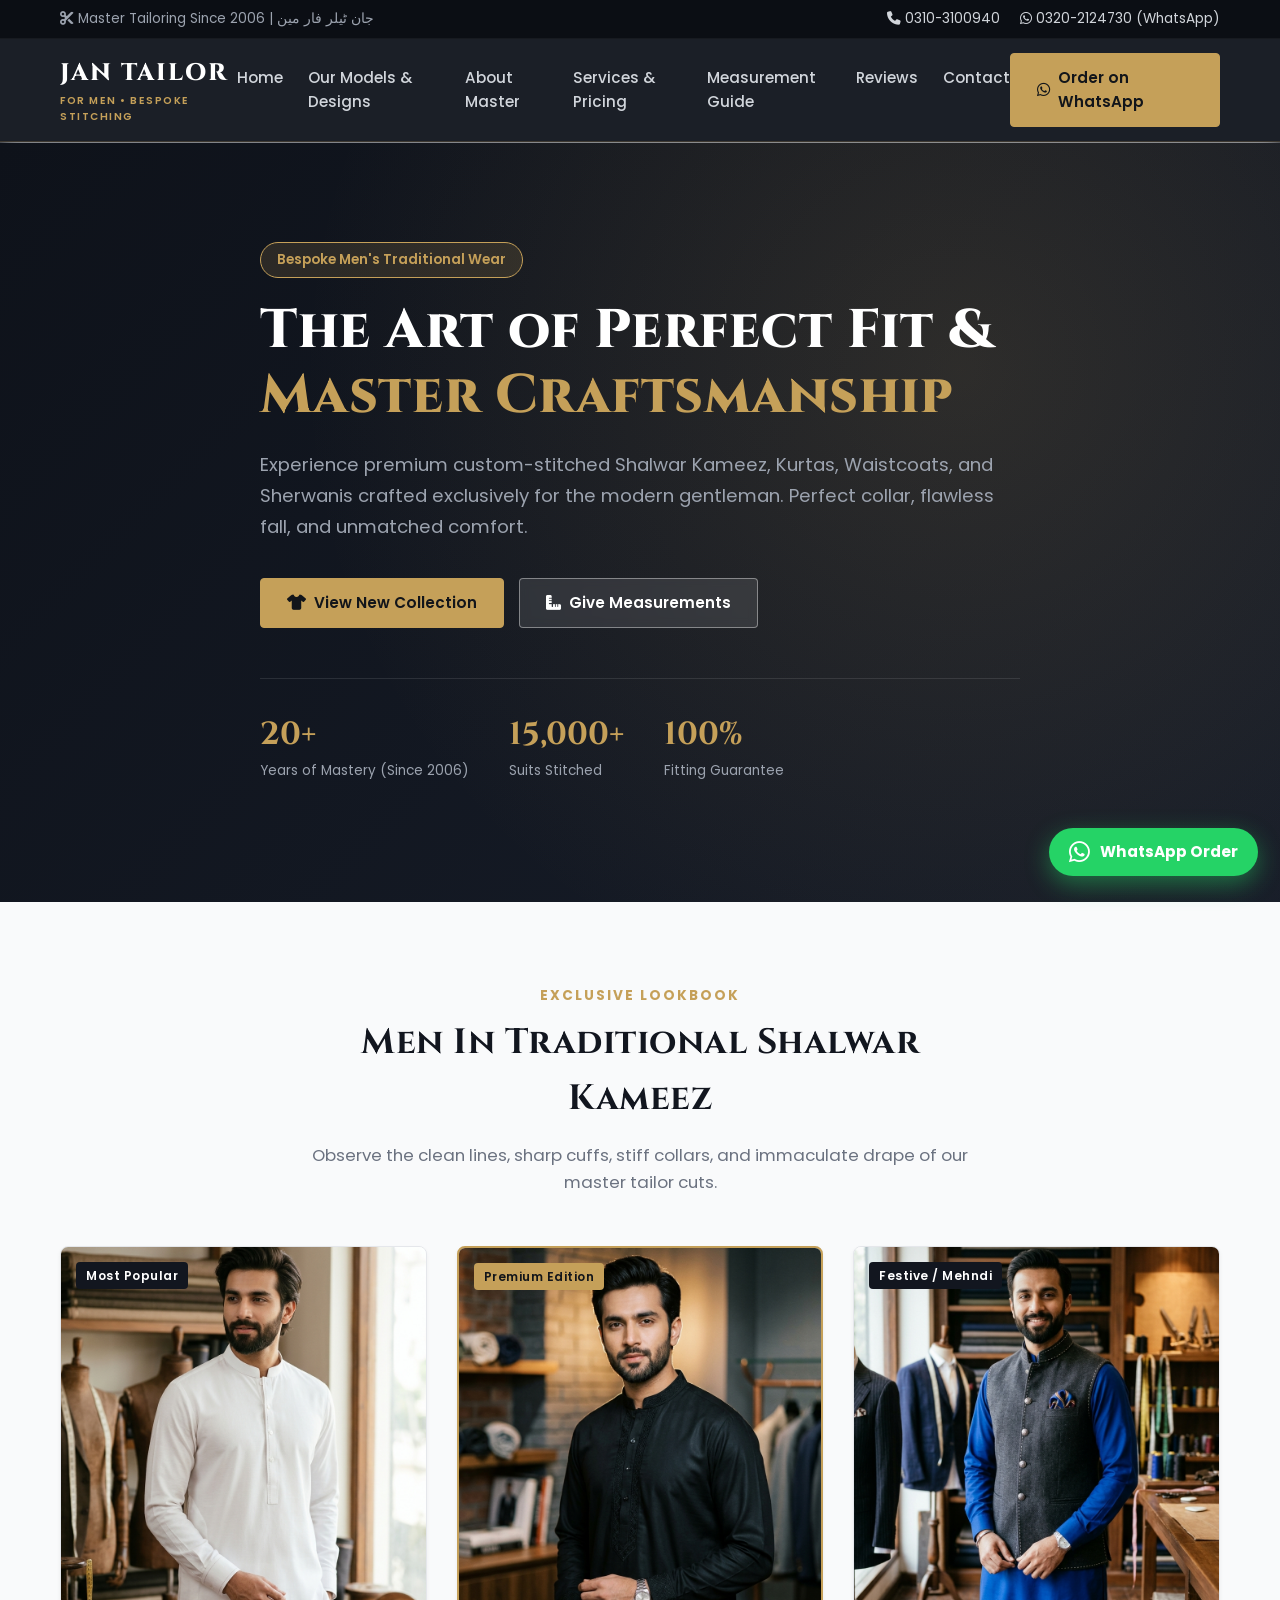
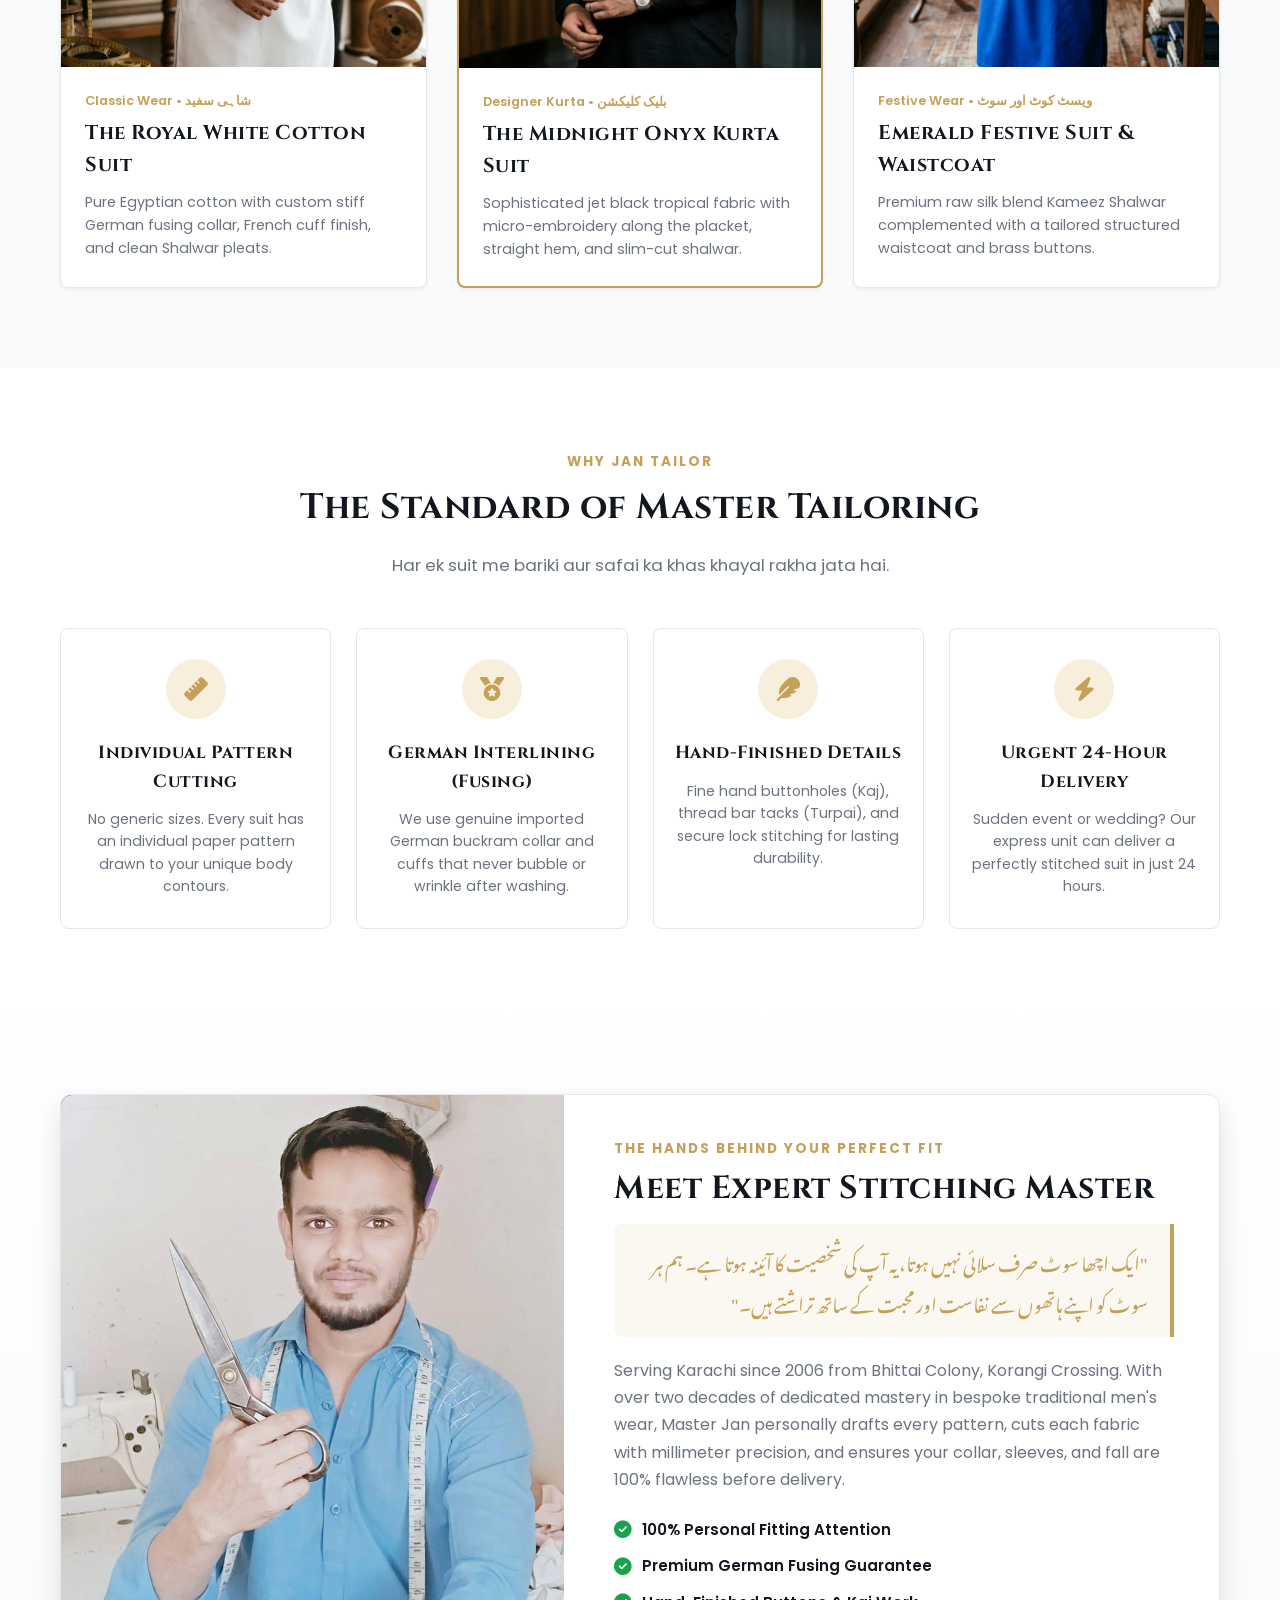
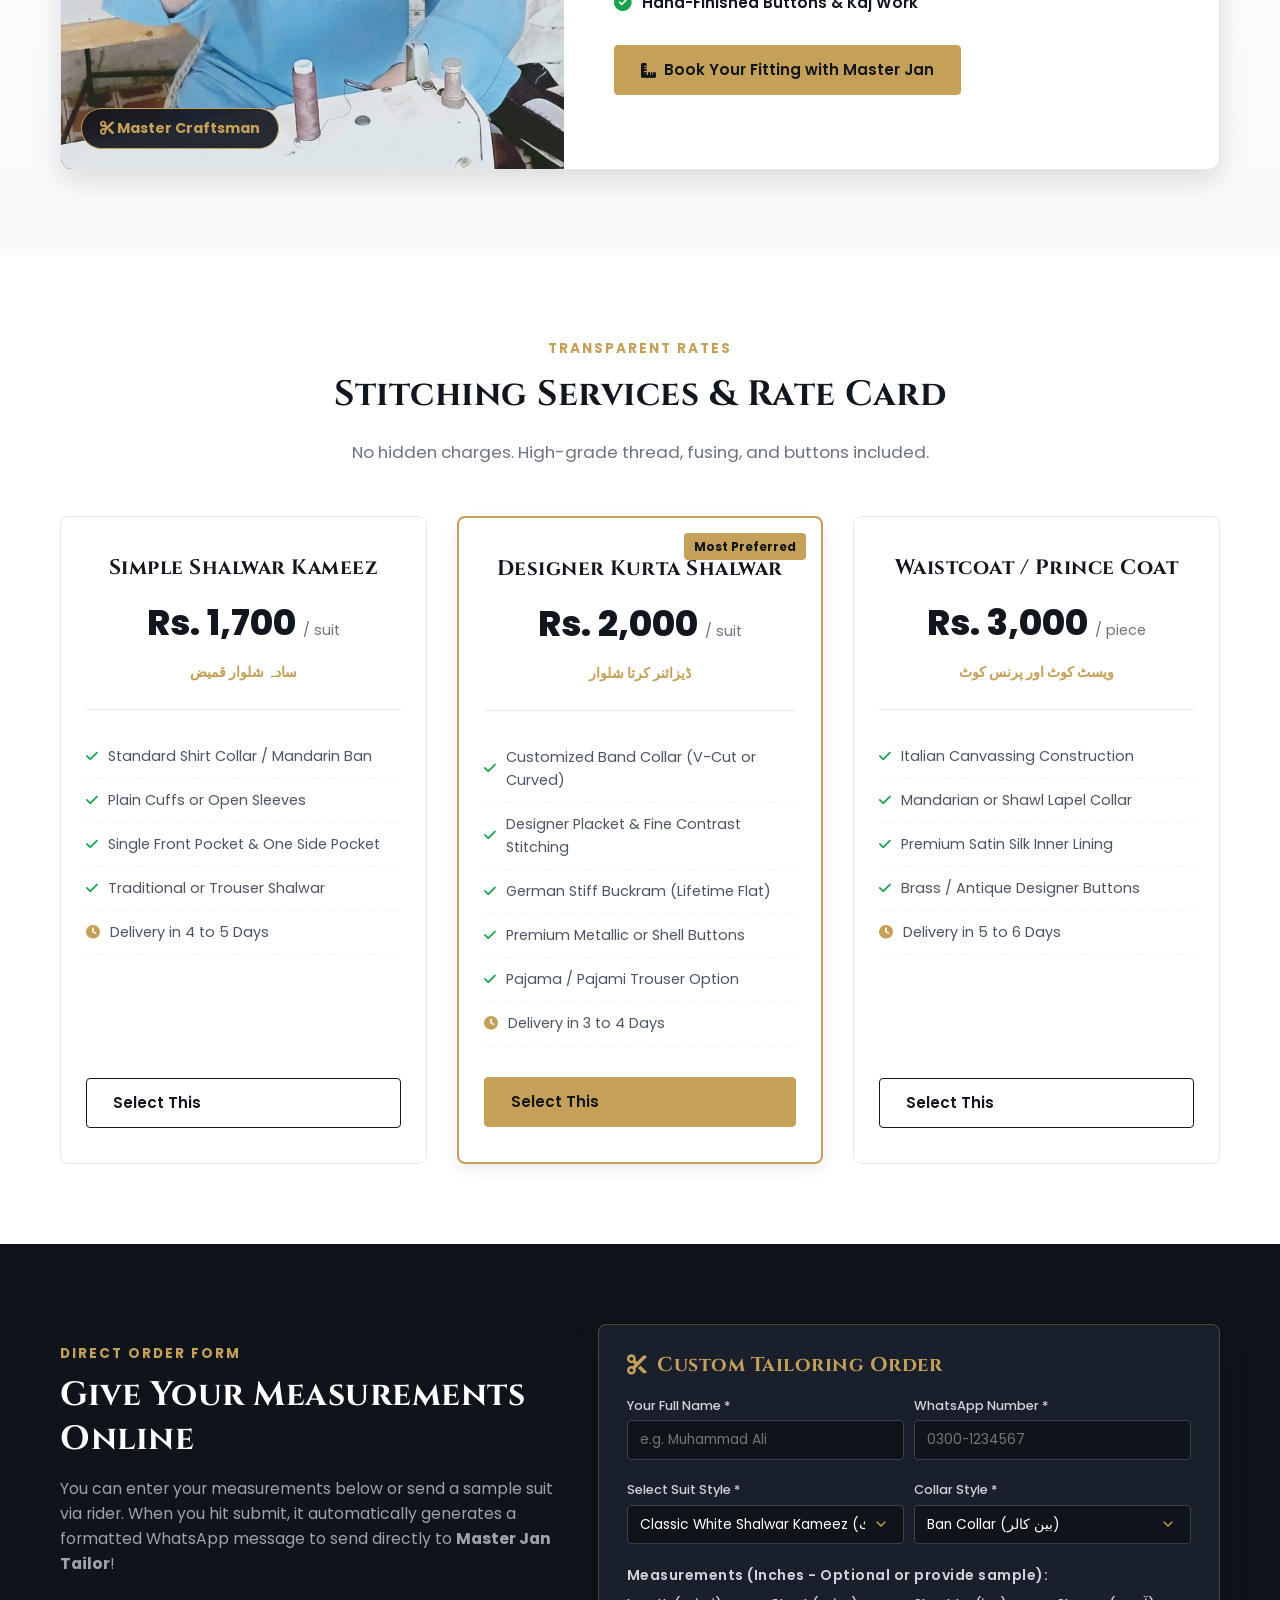
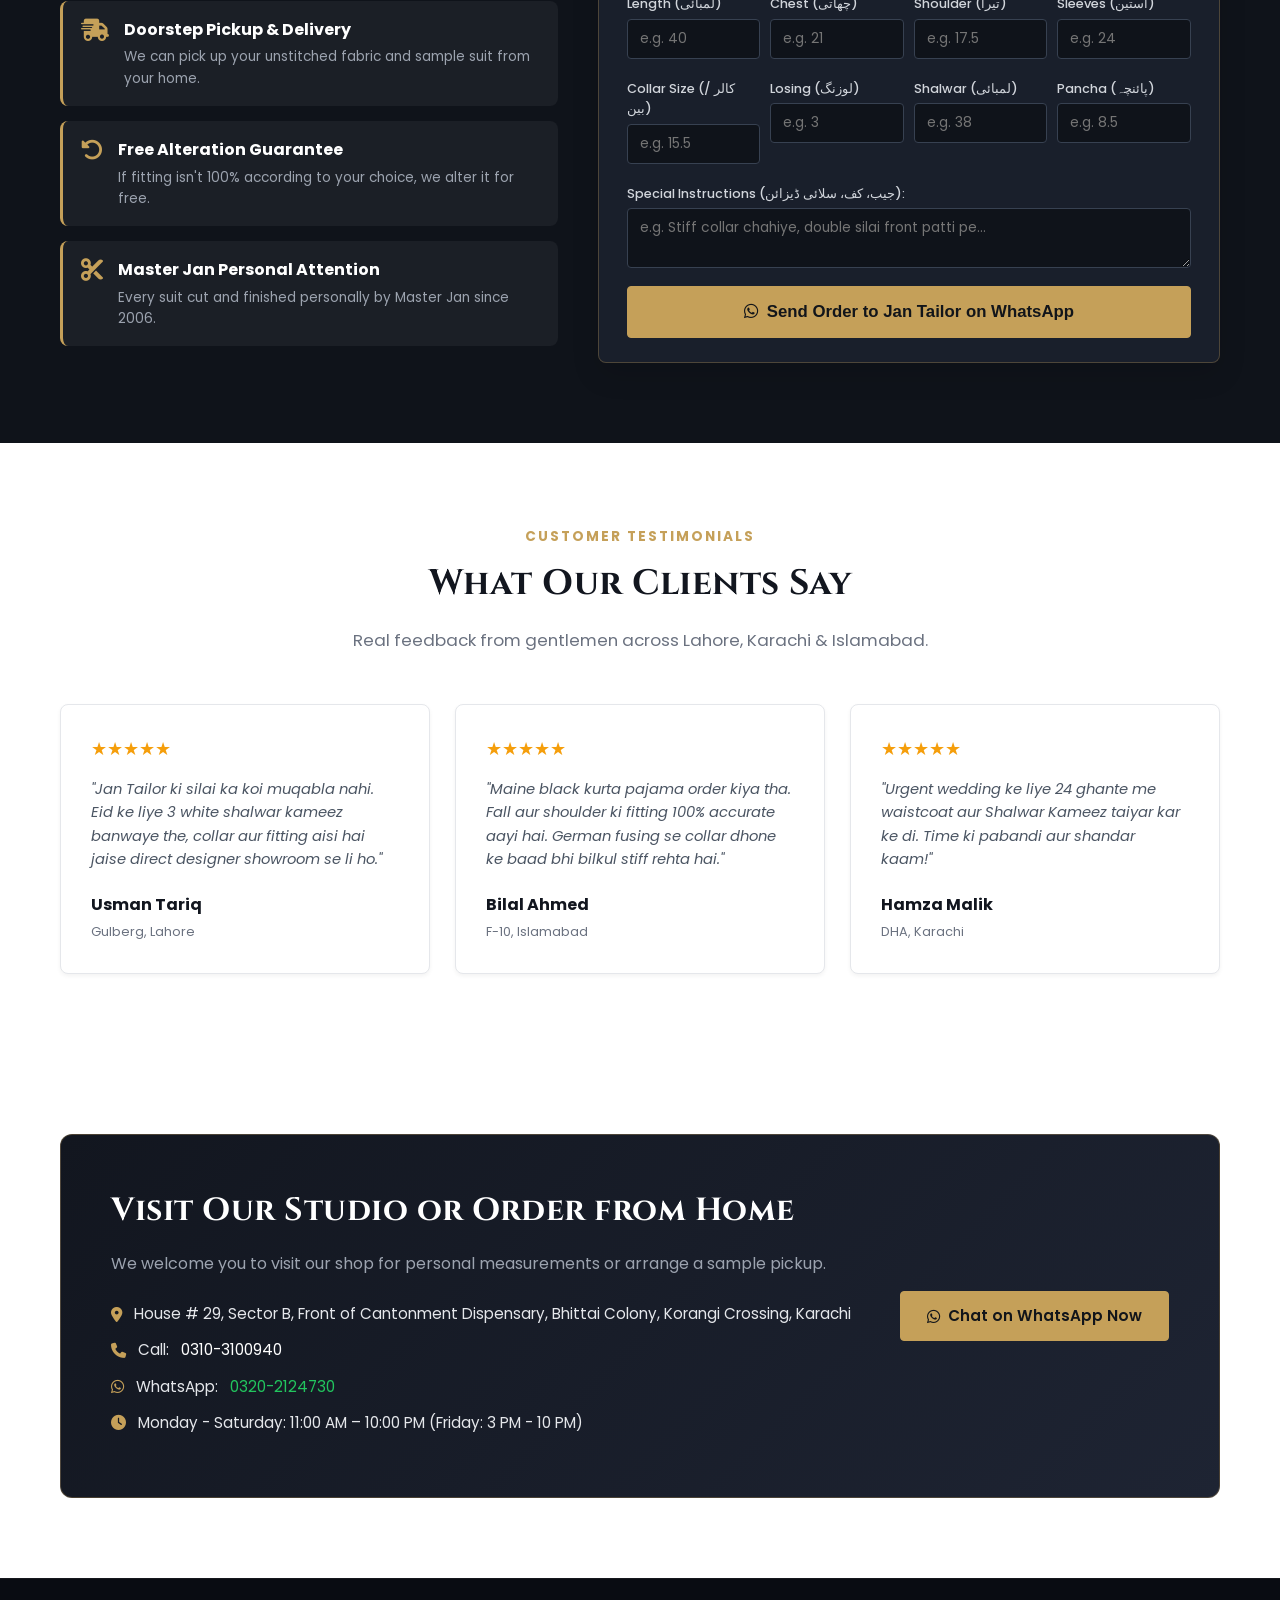
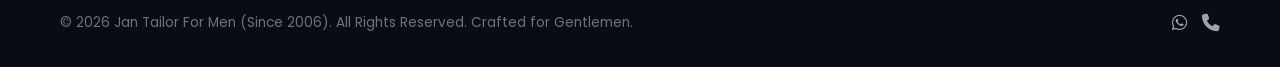
==== commit af98b0f1: "Remove price and WhatsApp order button from Lookbook models" ====
--- a/jan_tailor/index.html
+++ b/jan_tailor/index.html
@@ -117,12 +117,6 @@
             <p class="model-desc">
               Pure Egyptian cotton with custom stiff German fusing collar, French cuff finish, and clean Shalwar pleats.
             </p>
-            <div class="model-footer">
-              <span class="price-tag">Rs. 1,700 <small>Stitching</small></span>
-              <a href="https://wa.me/923202124730?text=Hi%20Jan%20Tailor,%20I%20want%20to%20order%20The%20Royal%20White%20Cotton%20Suit" class="order-link" target="_blank">
-                <i class="fa-brands fa-whatsapp"></i> Order
-              </a>
-            </div>
           </div>
         </div>
 
@@ -143,12 +137,6 @@
             <p class="model-desc">
               Sophisticated jet black tropical fabric with micro-embroidery along the placket, straight hem, and slim-cut shalwar.
             </p>
-            <div class="model-footer">
-              <span class="price-tag">Rs. 2,000 <small>Stitching</small></span>
-              <a href="https://wa.me/923202124730?text=Hi%20Jan%20Tailor,%20I%20want%20to%20order%20The%20Midnight%20Onyx%20Kurta%20Suit" class="order-link" target="_blank">
-                <i class="fa-brands fa-whatsapp"></i> Order
-              </a>
-            </div>
           </div>
         </div>
 
@@ -169,12 +157,6 @@
             <p class="model-desc">
               Premium raw silk blend Kameez Shalwar complemented with a tailored structured waistcoat and brass buttons.
             </p>
-            <div class="model-footer">
-              <span class="price-tag">Rs. 4,500 <small>Suit + Waistcoat</small></span>
-              <a href="https://wa.me/923202124730?text=Hi%20Jan%20Tailor,%20I%20want%20to%20order%20Emerald%20Festive%20Suit%20and%20Waistcoat" class="order-link" target="_blank">
-                <i class="fa-brands fa-whatsapp"></i> Order
-              </a>
-            </div>
           </div>
         </div>
       </div>
--- a/jan_tailor/style.css
+++ b/jan_tailor/style.css
@@ -487,7 +487,8 @@
 .model-desc {
   color: var(--text-muted);
   font-size: 0.9rem;
-  margin-bottom: 20px;
+  margin-bottom: 0;
+  line-height: 1.6;
   flex-grow: 1;
 }
 
